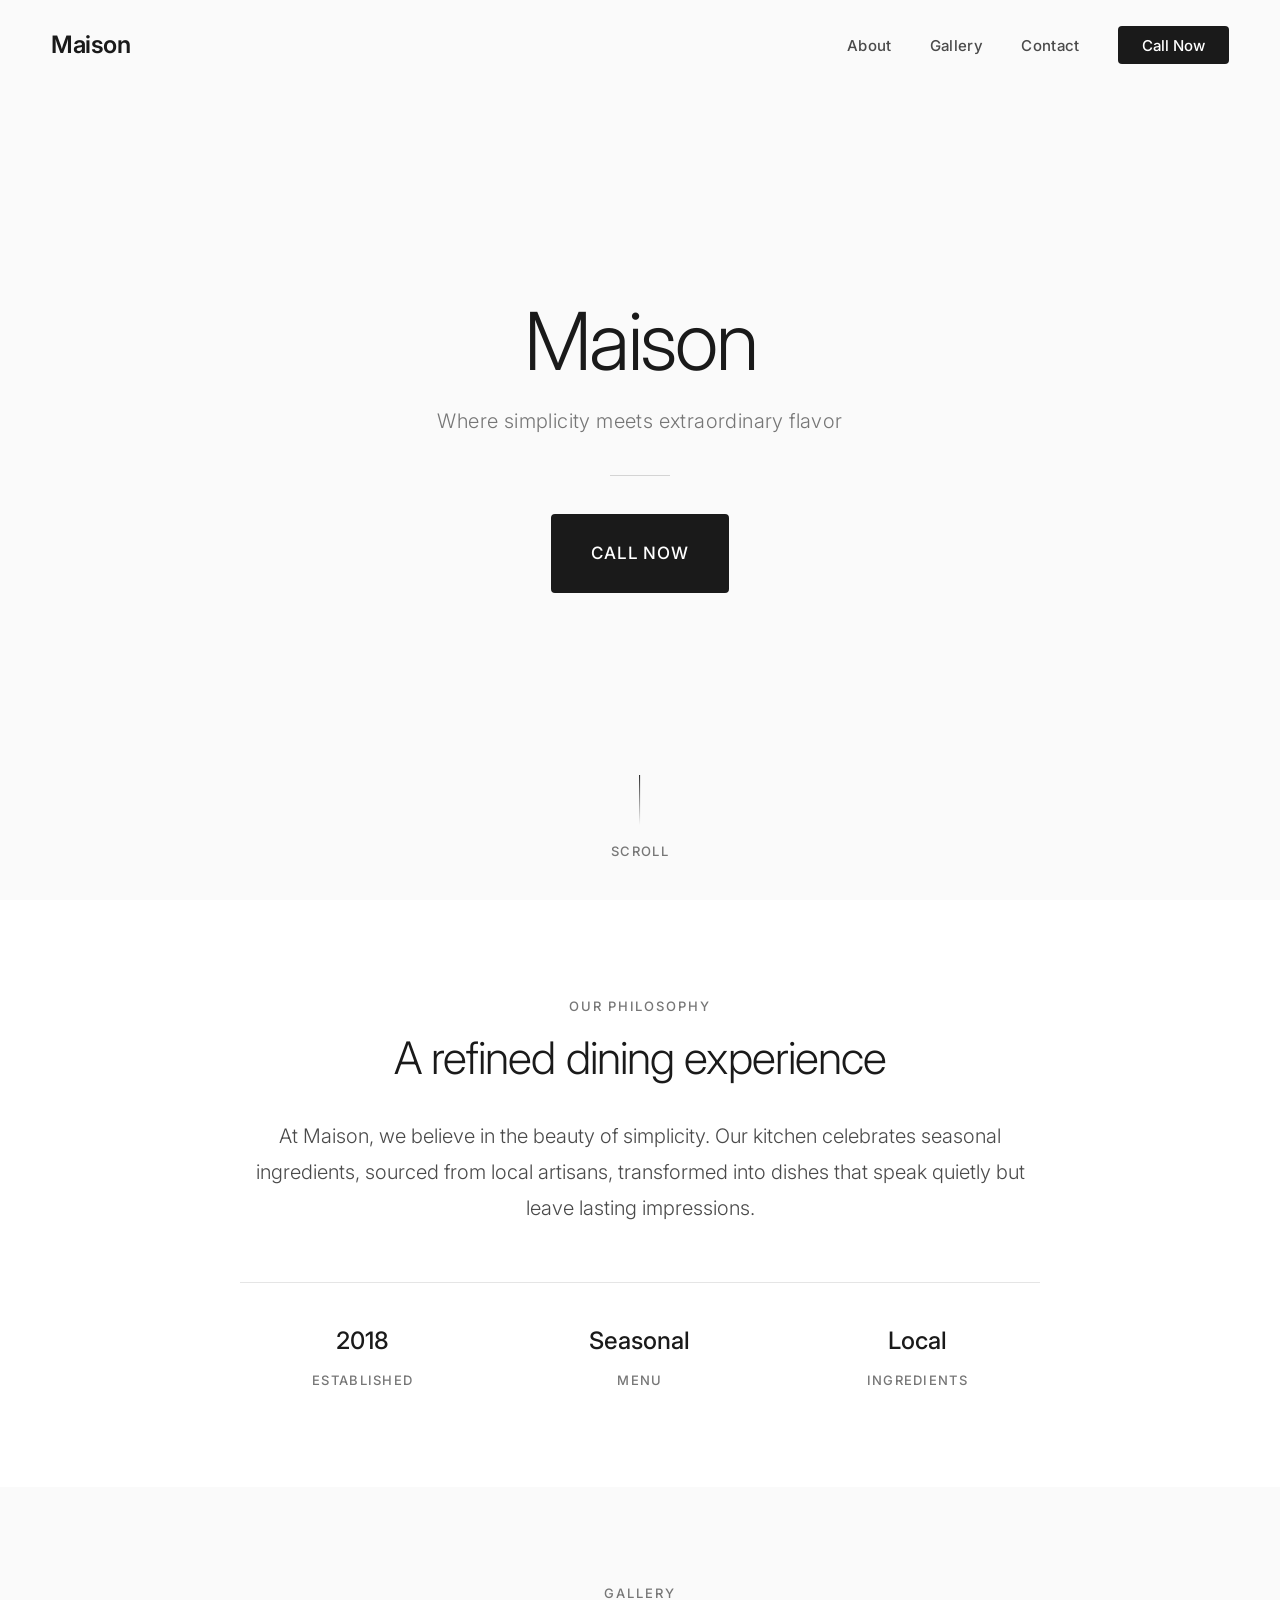
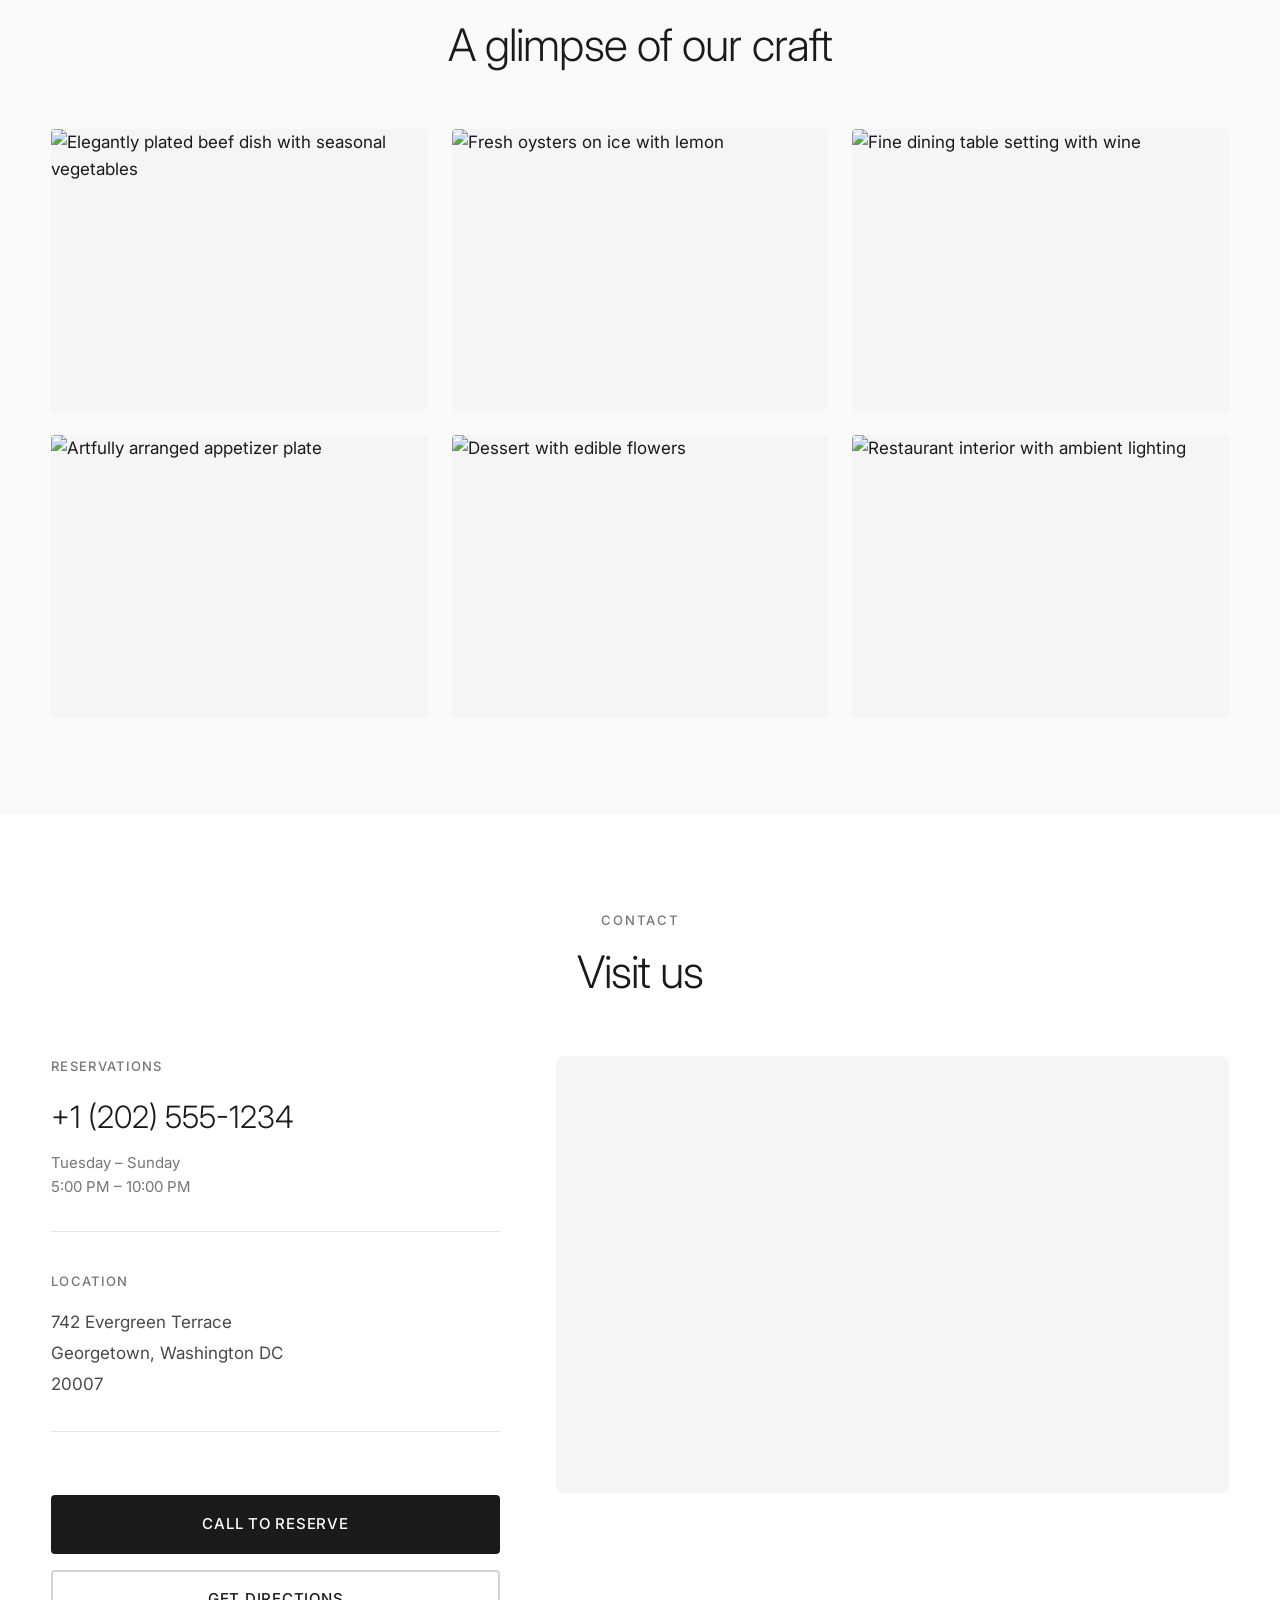
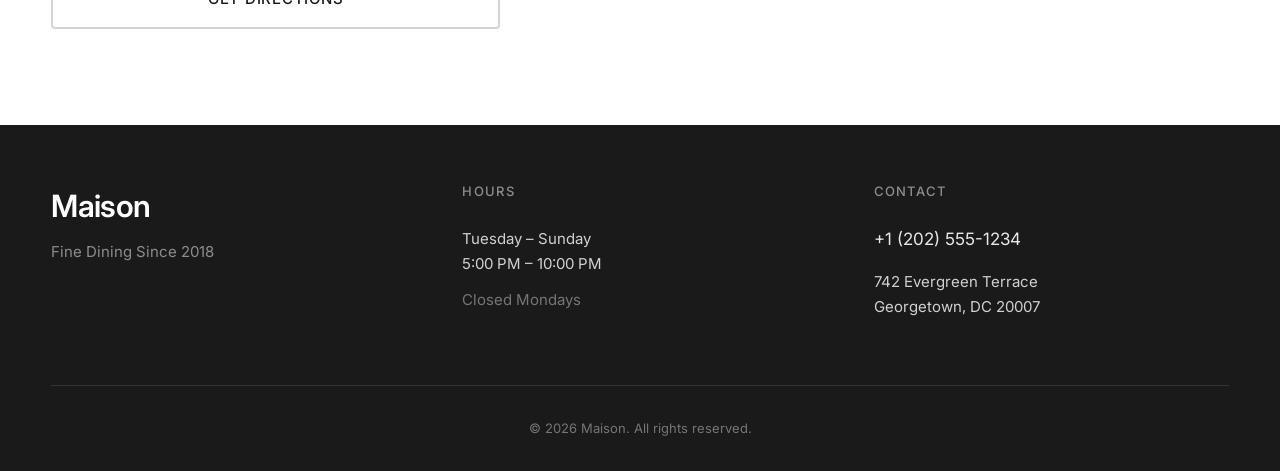
==== index.html @ ada30eff "Add files via upload" ====
<!DOCTYPE html>
<html lang="en">
<head>
    <meta charset="UTF-8">
    <meta name="viewport" content="width=device-width, initial-scale=1.0, maximum-scale=5.0">
    <meta name="description" content="Maison — A refined dining experience with seasonal ingredients and timeless flavors.">
    <meta name="theme-color" content="#1A1A1A">
    
    <!-- Prevent phone number detection on iOS -->
    <meta name="format-detection" content="telephone=no">
    
    <title>Maison — Fine Dining Restaurant</title>
    
    <!-- Favicon -->
    <link rel="icon" type="image/svg+xml" href="data:image/svg+xml,<svg xmlns='http://www.w3.org/2000/svg' viewBox='0 0 100 100'><text y='.9em' font-size='90'>🍽️</text></svg>">
    
    <!-- Google Fonts - Inter -->
    <link rel="preconnect" href="https://fonts.googleapis.com">
    <link rel="preconnect" href="https://fonts.gstatic.com" crossorigin>
    <link href="https://fonts.googleapis.com/css2?family=Inter:wght@300;400;500;600&display=swap" rel="stylesheet">
    
    <!-- Stylesheet -->
    <link rel="stylesheet" href="styles.css">
</head>
<body>
    <!-- =============================================
         HEADER - Sticky Navigation
    ============================================= -->
    <header class="header" id="header">
        <div class="header__container">
            <!-- Logo -->
            <a href="#hero" class="header__logo">
                Maison
            </a>
            
            <!-- Desktop Navigation -->
            <nav class="header__nav" id="nav" aria-label="Main navigation">
                <ul class="header__nav-list">
                    <li><a href="#about" class="header__nav-link">About</a></li>
                    <li><a href="#gallery" class="header__nav-link">Gallery</a></li>
                    <li><a href="#contact" class="header__nav-link">Contact</a></li>
                    <li>
                        <a href="tel:+12025551234" class="header__nav-cta">
                            Call Now
                        </a>
                    </li>
                </ul>
            </nav>
            
            <!-- Mobile Menu Toggle -->
            <button 
                class="header__menu-toggle" 
                id="menuToggle" 
                aria-label="Toggle navigation menu"
                aria-expanded="false"
                aria-controls="nav"
            >
                <span class="header__menu-bar"></span>
                <span class="header__menu-bar"></span>
                <span class="header__menu-bar"></span>
            </button>
        </div>
    </header>

    <!-- Mobile Navigation Overlay -->
    <div class="mobile-nav" id="mobileNav" aria-hidden="true">
        <nav class="mobile-nav__content">
            <ul class="mobile-nav__list">
                <li class="mobile-nav__item">
                    <a href="#about" class="mobile-nav__link">About</a>
                </li>
                <li class="mobile-nav__item">
                    <a href="#gallery" class="mobile-nav__link">Gallery</a>
                </li>
                <li class="mobile-nav__item">
                    <a href="#contact" class="mobile-nav__link">Contact</a>
                </li>
            </ul>
            <a href="tel:+12025551234" class="mobile-nav__cta">
                Call Now
            </a>
        </nav>
    </div>

    <!-- =============================================
         HERO SECTION
    ============================================= -->
    <section class="hero" id="hero">
        <div class="hero__background">
            <div class="hero__overlay"></div>
        </div>
        
        <div class="hero__container">
            <div class="hero__content reveal">
                <!-- Restaurant Name -->
                <h1 class="hero__title">Maison</h1>
                
                <!-- Elegant Tagline -->
                <p class="hero__tagline">
                    Where simplicity meets extraordinary flavor
                </p>
                
                <!-- Decorative Line -->
                <div class="hero__divider"></div>
                
                <!-- Primary CTA -->
                <a href="tel:+12025551234" class="btn btn--primary btn--hero">
                    <span class="btn__text">Call Now</span>
                </a>
            </div>
        </div>
        
        <!-- Scroll indicator -->
        <div class="hero__scroll-indicator" aria-hidden="true">
            <span class="hero__scroll-line"></span>
            <span class="hero__scroll-text">Scroll</span>
        </div>
    </section>

    <!-- =============================================
         ABOUT SECTION
    ============================================= -->
    <section class="about" id="about">
        <div class="container">
            <div class="about__content reveal">
                <!-- Section Label -->
                <span class="section-label">Our Philosophy</span>
                
                <!-- Section Heading -->
                <h2 class="section-title">
                    A refined dining experience
                </h2>
                
                <!-- Description -->
                <p class="about__text">
                    At Maison, we believe in the beauty of simplicity. Our kitchen celebrates 
                    seasonal ingredients, sourced from local artisans, transformed into dishes 
                    that speak quietly but leave lasting impressions.
                </p>
                
                <!-- Decorative Details -->
                <div class="about__details">
                    <div class="about__detail reveal-child">
                        <span class="about__detail-number">2018</span>
                        <span class="about__detail-label">Established</span>
                    </div>
                    <div class="about__detail reveal-child">
                        <span class="about__detail-number">Seasonal</span>
                        <span class="about__detail-label">Menu</span>
                    </div>
                    <div class="about__detail reveal-child">
                        <span class="about__detail-number">Local</span>
                        <span class="about__detail-label">Ingredients</span>
                    </div>
                </div>
            </div>
        </div>
    </section>

    <!-- =============================================
         GALLERY SECTION
    ============================================= -->
    <section class="gallery" id="gallery">
        <div class="container">
            <!-- Section Header -->
            <div class="gallery__header reveal">
                <span class="section-label">Gallery</span>
                <h2 class="section-title">A glimpse of our craft</h2>
            </div>
            
            <!-- Gallery Grid -->
            <div class="gallery__grid">
                <!-- Image 1 -->
                <figure class="gallery__item reveal">
                    <div class="gallery__image-wrapper">
                        <img 
                            src="https://images.unsplash.com/photo-1544025162-d76694265947?w=800&h=600&fit=crop&q=80" 
                            alt="Elegantly plated beef dish with seasonal vegetables"
                            class="gallery__image"
                            loading="lazy"
                            decoding="async"
                        >
                    </div>
                    <figcaption class="gallery__caption">Seasonal Beef</figcaption>
                </figure>
                
                <!-- Image 2 -->
                <figure class="gallery__item reveal">
                    <div class="gallery__image-wrapper">
                        <img 
                            src="https://images.unsplash.com/photo-1551218808-94e220e084d2?w=800&h=600&fit=crop&q=80" 
                            alt="Fresh oysters on ice with lemon"
                            class="gallery__image"
                            loading="lazy"
                            decoding="async"
                        >
                    </div>
                    <figcaption class="gallery__caption">Fresh Oysters</figcaption>
                </figure>
                
                <!-- Image 3 -->
                <figure class="gallery__item reveal">
                    <div class="gallery__image-wrapper">
                        <img 
                            src="https://images.unsplash.com/photo-1414235077428-338989a2e8c0?w=800&h=600&fit=crop&q=80" 
                            alt="Fine dining table setting with wine"
                            class="gallery__image"
                            loading="lazy"
                            decoding="async"
                        >
                    </div>
                    <figcaption class="gallery__caption">Ambiance</figcaption>
                </figure>
                
                <!-- Image 4 -->
                <figure class="gallery__item reveal">
                    <div class="gallery__image-wrapper">
                        <img 
                            src="https://images.unsplash.com/photo-1504674900247-0877df9cc836?w=800&h=600&fit=crop&q=80" 
                            alt="Artfully arranged appetizer plate"
                            class="gallery__image"
                            loading="lazy"
                            decoding="async"
                        >
                    </div>
                    <figcaption class="gallery__caption">Appetizers</figcaption>
                </figure>
                
                <!-- Image 5 -->
                <figure class="gallery__item reveal">
                    <div class="gallery__image-wrapper">
                        <img 
                            src="https://images.unsplash.com/photo-1559339352-11d035aa65de?w=800&h=600&fit=crop&q=80" 
                            alt="Dessert with edible flowers"
                            class="gallery__image"
                            loading="lazy"
                            decoding="async"
                        >
                    </div>
                    <figcaption class="gallery__caption">Desserts</figcaption>
                </figure>
                
                <!-- Image 6 -->
                <figure class="gallery__item reveal">
                    <div class="gallery__image-wrapper">
                        <img 
                            src="https://images.unsplash.com/photo-1550966871-3ed3cdb5ed0c?w=800&h=600&fit=crop&q=80" 
                            alt="Restaurant interior with ambient lighting"
                            class="gallery__image"
                            loading="lazy"
                            decoding="async"
                        >
                    </div>
                    <figcaption class="gallery__caption">Interior</figcaption>
                </figure>
            </div>
        </div>
    </section>

    <!-- =============================================
         CONTACT SECTION
    ============================================= -->
    <section class="contact" id="contact">
        <div class="container">
            <!-- Section Header -->
            <div class="contact__header reveal">
                <span class="section-label">Contact</span>
                <h2 class="section-title">Visit us</h2>
            </div>
            
            <div class="contact__wrapper">
                <!-- Contact Info -->
                <div class="contact__info reveal">
                    <!-- Phone Block -->
                    <div class="contact__block">
                        <h3 class="contact__block-title">Reservations</h3>
                        <a href="tel:+12025551234" class="contact__phone">
                            +1 (202) 555-1234
                        </a>
                        <p class="contact__note">
                            Tuesday – Sunday<br>
                            5:00 PM – 10:00 PM
                        </p>
                    </div>
                    
                    <!-- Address Block -->
                    <div class="contact__block">
                        <h3 class="contact__block-title">Location</h3>
                        <address class="contact__address">
                            742 Evergreen Terrace<br>
                            Georgetown, Washington DC<br>
                            20007
                        </address>
                    </div>
                    
                    <!-- CTA Button -->
                    <div class="contact__cta">
                        <a href="tel:+12025551234" class="btn btn--primary btn--full">
                            <span class="btn__text">Call to Reserve</span>
                        </a>
                        <a 
                            href="https://maps.google.com/?q=Georgetown,Washington,DC" 
                            target="_blank" 
                            rel="noopener noreferrer"
                            class="btn btn--secondary btn--full"
                        >
                            <span class="btn__text">Get Directions</span>
                        </a>
                    </div>
                </div>
                
                <!-- Google Maps -->
                <div class="contact__map reveal">
                    <div class="contact__map-wrapper">
                        <iframe 
                            src="https://www.google.com/maps/embed?pb=!1m18!1m12!1m3!1d3105.1889434767677!2d-77.0636889!3d38.9071923!2m3!1f0!2f0!3f0!3m2!1i1024!2i768!4f13.1!3m3!1m2!1s0x89b7b7c8f10d9e1b%3A0x7f8e2e5b9f9e5e5e!2sGeorgetown%2C%20Washington%2C%20DC!5e0!3m2!1sen!2sus!4v1234567890"
                            width="100%" 
                            height="100%" 
                            style="border:0;" 
                            allowfullscreen="" 
                            loading="lazy" 
                            referrerpolicy="no-referrer-when-downgrade"
                            title="Restaurant location on Google Maps"
                        ></iframe>
                    </div>
                </div>
            </div>
        </div>
    </section>

    <!-- =============================================
         FOOTER
    ============================================= -->
    <footer class="footer">
        <div class="container">
            <div class="footer__content">
                <!-- Brand Column -->
                <div class="footer__brand">
                    <span class="footer__logo">Maison</span>
                    <p class="footer__tagline">Fine Dining Since 2018</p>
                </div>
                
                <!-- Hours Column -->
                <div class="footer__hours">
                    <h4 class="footer__heading">Hours</h4>
                    <p class="footer__text">
                        Tuesday – Sunday<br>
                        5:00 PM – 10:00 PM
                    </p>
                    <p class="footer__text footer__text--muted">
                        Closed Mondays
                    </p>
                </div>
                
                <!-- Contact Column -->
                <div class="footer__contact">
                    <h4 class="footer__heading">Contact</h4>
                    <a href="tel:+12025551234" class="footer__link">
                        +1 (202) 555-1234
                    </a>
                    <p class="footer__text">
                        742 Evergreen Terrace<br>
                        Georgetown, DC 20007
                    </p>
                </div>
            </div>
            
            <!-- Footer Bottom -->
            <div class="footer__bottom">
                <p class="footer__copyright">
                    © <span id="currentYear"></span> Maison. All rights reserved.
                </p>
            </div>
        </div>
    </footer>

    <!-- Back to Top Button -->
    <button class="back-to-top" id="backToTop" aria-label="Back to top">
        <svg width="24" height="24" viewBox="0 0 24 24" fill="none" stroke="currentColor" stroke-width="2">
            <path d="M18 15l-6-6-6 6"/>
        </svg>
    </button>

    <!-- JavaScript -->
    <script src="script.js"></script>
</body>
</html>
---- styles.css ----
/* ==============================================
   MAISON RESTAURANT - FULLY RESPONSIVE STYLESHEET
   Optimized for all screen sizes from 320px to 4K
   ============================================== */

/* ==============================================
   CSS CUSTOM PROPERTIES (Variables)
   ============================================== */
:root {
    /* ===== Colors - Neutral Palette ===== */
    --color-white: #FFFFFF;
    --color-off-white: #FAFAFA;
    --color-light-gray: #F5F5F5;
    --color-medium-gray: #E5E5E5;
    --color-border: #D4D4D4;
    --color-text-light: #767676;
    --color-text-medium: #4A4A4A;
    --color-text-dark: #1A1A1A;
    --color-black: #000000;
    
    /* ===== Typography ===== */
    --font-family: 'Inter', -apple-system, BlinkMacSystemFont, 'Segoe UI', Roboto, sans-serif;
    --font-weight-light: 300;
    --font-weight-regular: 400;
    --font-weight-medium: 500;
    --font-weight-semibold: 600;
    
    /* ===== Fluid Font Sizes ===== */
    /* Using clamp() for smooth scaling between breakpoints */
    --text-xs: clamp(0.6875rem, 0.625rem + 0.25vw, 0.8125rem);      /* 11px - 13px */
    --text-sm: clamp(0.8125rem, 0.75rem + 0.3vw, 0.9375rem);        /* 13px - 15px */
    --text-base: clamp(0.9375rem, 0.875rem + 0.3vw, 1.0625rem);     /* 15px - 17px */
    --text-lg: clamp(1.0625rem, 1rem + 0.4vw, 1.25rem);             /* 17px - 20px */
    --text-xl: clamp(1.1875rem, 1.1rem + 0.5vw, 1.5rem);            /* 19px - 24px */
    --text-2xl: clamp(1.375rem, 1.2rem + 0.9vw, 2rem);              /* 22px - 32px */
    --text-3xl: clamp(1.75rem, 1.4rem + 1.75vw, 3rem);              /* 28px - 48px */
    --text-4xl: clamp(2.25rem, 1.75rem + 2.5vw, 4rem);              /* 36px - 64px */
    --text-5xl: clamp(2.75rem, 2rem + 3.75vw, 5.5rem);              /* 44px - 88px */
    
    /* ===== Fluid Spacing ===== */
    --space-2xs: clamp(0.25rem, 0.2rem + 0.25vw, 0.375rem);         /* 4px - 6px */
    --space-xs: clamp(0.375rem, 0.3rem + 0.4vw, 0.625rem);          /* 6px - 10px */
    --space-sm: clamp(0.625rem, 0.5rem + 0.6vw, 1rem);              /* 10px - 16px */
    --space-md: clamp(1rem, 0.8rem + 1vw, 1.5rem);                  /* 16px - 24px */
    --space-lg: clamp(1.25rem, 1rem + 1.25vw, 2rem);                /* 20px - 32px */
    --space-xl: clamp(1.5rem, 1.2rem + 1.5vw, 2.5rem);              /* 24px - 40px */
    --space-2xl: clamp(2rem, 1.5rem + 2.5vw, 4rem);                 /* 32px - 64px */
    --space-3xl: clamp(3rem, 2rem + 5vw, 7rem);                     /* 48px - 112px */
    --space-4xl: clamp(4rem, 3rem + 5vw, 8rem);                     /* 64px - 128px */
    
    /* ===== Layout ===== */
    --container-max: 1400px;
    --container-narrow: 800px;
    --container-padding: clamp(1rem, 4vw, 4rem);
    
    /* ===== Header ===== */
    --header-height: clamp(60px, 8vw, 90px);
    
    /* ===== Transitions ===== */
    --transition-fast: 150ms ease;
    --transition-base: 250ms ease;
    --transition-slow: 400ms ease;
    --transition-smooth: 500ms cubic-bezier(0.4, 0, 0.2, 1);
    
    /* ===== Border Radius ===== */
    --radius-sm: 4px;
    --radius-md: 8px;
    --radius-lg: 12px;
    --radius-full: 9999px;
    
    /* ===== Shadows ===== */
    --shadow-sm: 0 1px 2px rgba(0, 0, 0, 0.05);
    --shadow-md: 0 4px 6px rgba(0, 0, 0, 0.07);
    --shadow-lg: 0 10px 25px rgba(0, 0, 0, 0.1);
    
    /* ===== Z-Index Scale ===== */
    --z-base: 1;
    --z-header: 100;
    --z-mobile-nav: 99;
    --z-overlay: 90;
    --z-back-to-top: 50;
}


/* ==============================================
   CSS RESET & BASE STYLES
   ============================================== */
*,
*::before,
*::after {
    margin: 0;
    padding: 0;
    box-sizing: border-box;
}

html {
    scroll-behavior: smooth;
    -webkit-font-smoothing: antialiased;
    -moz-osx-font-smoothing: grayscale;
    text-size-adjust: 100%;
    -webkit-text-size-adjust: 100%;
}

body {
    font-family: var(--font-family);
    font-size: var(--text-base);
    font-weight: var(--font-weight-regular);
    line-height: 1.6;
    color: var(--color-text-dark);
    background-color: var(--color-off-white);
    overflow-x: hidden;
    min-height: 100vh;
}

/* Prevent body scroll when mobile menu is open */
body.menu-open {
    overflow: hidden;
    position: fixed;
    width: 100%;
}

/* Smooth scroll only when reduced motion is not preferred */
@media (prefers-reduced-motion: no-preference) {
    html {
        scroll-behavior: smooth;
    }
}

a {
    color: inherit;
    text-decoration: none;
    -webkit-tap-highlight-color: transparent;
}

button {
    font-family: inherit;
    font-size: inherit;
    background: none;
    border: none;
    cursor: pointer;
    -webkit-tap-highlight-color: transparent;
}

ul, ol {
    list-style: none;
}

img {
    max-width: 100%;
    height: auto;
    display: block;
}

address {
    font-style: normal;
}

figure {
    margin: 0;
}

/* Focus styles for accessibility */
:focus-visible {
    outline: 2px solid var(--color-text-dark);
    outline-offset: 3px;
}

/* Hide focus outline for mouse users */
:focus:not(:focus-visible) {
    outline: none;
}

/* Selection color */
::selection {
    background-color: var(--color-text-dark);
    color: var(--color-white);
}


/* ==============================================
   UTILITY CLASSES
   ============================================== */
.container {
    width: 100%;
    max-width: var(--container-max);
    margin: 0 auto;
    padding: 0 var(--container-padding);
}

.container--narrow {
    max-width: var(--container-narrow);
}

/* Section spacing */
section {
    padding: var(--space-3xl) 0;
}

/* Section label */
.section-label {
    display: block;
    font-size: var(--text-xs);
    font-weight: var(--font-weight-medium);
    letter-spacing: 0.15em;
    text-transform: uppercase;
    color: var(--color-text-light);
    margin-bottom: var(--space-sm);
}

/* Section title */
.section-title {
    font-size: var(--text-3xl);
    font-weight: var(--font-weight-light);
    letter-spacing: -0.02em;
    line-height: 1.2;
    color: var(--color-text-dark);
    margin-bottom: var(--space-lg);
}

/* Visually hidden (for screen readers) */
.sr-only {
    position: absolute;
    width: 1px;
    height: 1px;
    padding: 0;
    margin: -1px;
    overflow: hidden;
    clip: rect(0, 0, 0, 0);
    white-space: nowrap;
    border: 0;
}


/* ==============================================
   BUTTONS
   ============================================== */
.btn {
    display: inline-flex;
    align-items: center;
    justify-content: center;
    gap: var(--space-xs);
    padding: var(--space-sm) var(--space-lg);
    font-size: var(--text-sm);
    font-weight: var(--font-weight-medium);
    letter-spacing: 0.05em;
    text-transform: uppercase;
    border-radius: var(--radius-sm);
    transition: all var(--transition-base);
    white-space: nowrap;
    min-height: 48px; /* Touch-friendly minimum */
    cursor: pointer;
}

.btn__icon {
    font-size: 1.1em;
    line-height: 1;
}

.btn--primary {
    background-color: var(--color-text-dark);
    color: var(--color-white);
    border: 2px solid var(--color-text-dark);
}

.btn--primary:hover,
.btn--primary:focus-visible {
    background-color: var(--color-black);
    border-color: var(--color-black);
    transform: translateY(-2px);
    box-shadow: var(--shadow-md);
}

.btn--primary:active {
    transform: translateY(0);
}

.btn--secondary {
    background-color: transparent;
    color: var(--color-text-dark);
    border: 2px solid var(--color-border);
}

.btn--secondary:hover,
.btn--secondary:focus-visible {
    background-color: var(--color-light-gray);
    border-color: var(--color-text-dark);
}

.btn--full {
    width: 100%;
}

.btn--hero {
    padding: var(--space-md) var(--space-xl);
    font-size: var(--text-base);
}


/* ==============================================
   REVEAL ANIMATION
   ============================================== */
.reveal {
    opacity: 0;
    transform: translateY(30px);
    transition: 
        opacity var(--transition-smooth),
        transform var(--transition-smooth);
}

.reveal.revealed {
    opacity: 1;
    transform: translateY(0);
}

/* Stagger animation for gallery items */
.gallery__item.reveal {
    transition-delay: calc(var(--reveal-index, 0) * 80ms);
}


/* ==============================================
   HEADER - Sticky Navigation
   ============================================== */
.header {
    position: fixed;
    top: 0;
    left: 0;
    right: 0;
    z-index: var(--z-header);
    height: var(--header-height);
    background-color: rgba(250, 250, 250, 0.95);
    backdrop-filter: blur(12px);
    -webkit-backdrop-filter: blur(12px);
    transition: all var(--transition-base);
}

.header.scrolled {
    box-shadow: 0 1px 0 var(--color-medium-gray);
}

.header__container {
    display: flex;
    align-items: center;
    justify-content: space-between;
    height: 100%;
    max-width: var(--container-max);
    margin: 0 auto;
    padding: 0 var(--container-padding);
}

/* Logo */
.header__logo {
    font-size: var(--text-xl);
    font-weight: var(--font-weight-semibold);
    letter-spacing: -0.02em;
    color: var(--color-text-dark);
    transition: opacity var(--transition-fast);
    z-index: calc(var(--z-header) + 1);
}

.header__logo:hover {
    opacity: 0.7;
}

/* Desktop Navigation */
.header__nav {
    display: none;
}

.header__nav-list {
    display: flex;
    align-items: center;
    gap: var(--space-xl);
}

.header__nav-link {
    font-size: var(--text-sm);
    font-weight: var(--font-weight-medium);
    color: var(--color-text-medium);
    letter-spacing: 0.02em;
    position: relative;
    padding: var(--space-xs) 0;
    transition: color var(--transition-fast);
}

.header__nav-link:hover {
    color: var(--color-text-dark);
}

.header__nav-link::after {
    content: '';
    position: absolute;
    bottom: 0;
    left: 0;
    width: 0;
    height: 1px;
    background-color: var(--color-text-dark);
    transition: width var(--transition-base);
}

.header__nav-link:hover::after,
.header__nav-link:focus-visible::after {
    width: 100%;
}

.header__nav-cta {
    font-size: var(--text-sm);
    font-weight: var(--font-weight-medium);
    color: var(--color-white);
    background-color: var(--color-text-dark);
    padding: var(--space-xs) var(--space-md);
    border-radius: var(--radius-sm);
    transition: all var(--transition-base);
}

.header__nav-cta:hover {
    background-color: var(--color-black);
    transform: translateY(-1px);
}

/* Mobile Menu Toggle */
.header__menu-toggle {
    display: flex;
    flex-direction: column;
    justify-content: center;
    align-items: center;
    gap: 5px;
    width: 44px;
    height: 44px;
    z-index: calc(var(--z-header) + 1);
    border-radius: var(--radius-sm);
    transition: background-color var(--transition-fast);
}

.header__menu-toggle:hover {
    background-color: var(--color-light-gray);
}

.header__menu-bar {
    display: block;
    width: 22px;
    height: 2px;
    background-color: var(--color-text-dark);
    border-radius: 1px;
    transition: all var(--transition-base);
    transform-origin: center;
}

/* Hamburger to X animation */
.header__menu-toggle.active .header__menu-bar:nth-child(1) {
    transform: translateY(7px) rotate(45deg);
}

.header__menu-toggle.active .header__menu-bar:nth-child(2) {
    opacity: 0;
    transform: scaleX(0);
}

.header__menu-toggle.active .header__menu-bar:nth-child(3) {
    transform: translateY(-7px) rotate(-45deg);
}


/* ==============================================
   MOBILE NAVIGATION OVERLAY
   ============================================== */
.mobile-nav {
    position: fixed;
    top: 0;
    left: 0;
    right: 0;
    bottom: 0;
    z-index: var(--z-mobile-nav);
    background-color: var(--color-off-white);
    display: flex;
    align-items: center;
    justify-content: center;
    opacity: 0;
    visibility: hidden;
    transition: 
        opacity var(--transition-slow),
        visibility var(--transition-slow);
}

.mobile-nav.active {
    opacity: 1;
    visibility: visible;
}

.mobile-nav__content {
    text-align: center;
    padding: var(--space-xl);
    width: 100%;
    max-width: 400px;
}

.mobile-nav__list {
    margin-bottom: var(--space-2xl);
}

.mobile-nav__item {
    opacity: 0;
    transform: translateY(20px);
    transition: 
        opacity var(--transition-base),
        transform var(--transition-base);
}

.mobile-nav.active .mobile-nav__item {
    opacity: 1;
    transform: translateY(0);
}

/* Stagger animation */
.mobile-nav.active .mobile-nav__item:nth-child(1) { transition-delay: 100ms; }
.mobile-nav.active .mobile-nav__item:nth-child(2) { transition-delay: 150ms; }
.mobile-nav.active .mobile-nav__item:nth-child(3) { transition-delay: 200ms; }

.mobile-nav__link {
    display: block;
    font-size: var(--text-3xl);
    font-weight: var(--font-weight-light);
    color: var(--color-text-dark);
    padding: var(--space-md) 0;
    transition: opacity var(--transition-fast);
}

.mobile-nav__link:hover {
    opacity: 0.6;
}

.mobile-nav__cta {
    display: inline-flex;
    align-items: center;
    justify-content: center;
    gap: var(--space-sm);
    font-size: var(--text-lg);
    font-weight: var(--font-weight-medium);
    color: var(--color-white);
    background-color: var(--color-text-dark);
    padding: var(--space-md) var(--space-2xl);
    border-radius: var(--radius-sm);
    opacity: 0;
    transform: translateY(20px);
    transition: 
        opacity var(--transition-base),
        transform var(--transition-base),
        background-color var(--transition-fast);
}

.mobile-nav.active .mobile-nav__cta {
    opacity: 1;
    transform: translateY(0);
    transition-delay: 250ms;
}

.mobile-nav__cta:hover {
    background-color: var(--color-black);
}

.mobile-nav__cta-icon {
    font-size: 1.2em;
}


/* ==============================================
   HERO SECTION
   ============================================== */
.hero {
    position: relative;
    min-height: 100vh;
    min-height: 100dvh; /* Dynamic viewport height for mobile */
    display: flex;
    align-items: center;
    justify-content: center;
    background-color: var(--color-off-white);
    padding-top: var(--header-height);
    overflow: hidden;
}

.hero__background {
    position: absolute;
    top: 0;
    left: 0;
    right: 0;
    bottom: 0;
    z-index: 0;
}

.hero__overlay {
    position: absolute;
    top: 0;
    left: 0;
    right: 0;
    bottom: 0;
    background: radial-gradient(
        ellipse at center,
        transparent 0%,
        rgba(250, 250, 250, 0.3) 100%
    );
}

.hero__container {
    position: relative;
    z-index: 1;
    width: 100%;
    max-width: var(--container-max);
    padding: var(--space-2xl) var(--container-padding);
}

.hero__content {
    text-align: center;
    max-width: 900px;
    margin: 0 auto;
}

.hero__title {
    font-size: var(--text-5xl);
    font-weight: var(--font-weight-light);
    letter-spacing: -0.03em;
    line-height: 1;
    margin-bottom: var(--space-md);
    color: var(--color-text-dark);
}

.hero__tagline {
    font-size: var(--text-lg);
    font-weight: var(--font-weight-light);
    color: var(--color-text-light);
    letter-spacing: 0.02em;
    margin-bottom: var(--space-xl);
    max-width: 500px;
    margin-left: auto;
    margin-right: auto;
}

.hero__divider {
    width: 60px;
    height: 1px;
    background-color: var(--color-border);
    margin: 0 auto var(--space-xl);
}

/* Scroll Indicator */
.hero__scroll-indicator {
    position: absolute;
    bottom: var(--space-xl);
    left: 50%;
    transform: translateX(-50%);
    display: flex;
    flex-direction: column;
    align-items: center;
    gap: var(--space-sm);
}

.hero__scroll-line {
    display: block;
    width: 1px;
    height: 50px;
    background: linear-gradient(
        to bottom,
        var(--color-text-dark) 0%,
        transparent 100%
    );
    animation: scrollPulse 2s ease-in-out infinite;
}

.hero__scroll-text {
    font-size: var(--text-xs);
    font-weight: var(--font-weight-medium);
    letter-spacing: 0.1em;
    text-transform: uppercase;
    color: var(--color-text-light);
}

@keyframes scrollPulse {
    0%, 100% {
        opacity: 0.3;
        transform: scaleY(0.5);
        transform-origin: top;
    }
    50% {
        opacity: 1;
        transform: scaleY(1);
    }
}


/* ==============================================
   ABOUT SECTION
   ============================================== */
.about {
    background-color: var(--color-white);
}

.about__content {
    max-width: var(--container-narrow);
    margin: 0 auto;
    text-align: center;
}

.about__text {
    font-size: var(--text-lg);
    font-weight: var(--font-weight-light);
    line-height: 1.8;
    color: var(--color-text-medium);
    margin-bottom: var(--space-2xl);
}

.about__details {
    display: grid;
    grid-template-columns: repeat(3, 1fr);
    gap: var(--space-lg);
    padding-top: var(--space-xl);
    border-top: 1px solid var(--color-medium-gray);
}

.about__detail {
    display: flex;
    flex-direction: column;
    align-items: center;
    gap: var(--space-xs);
}

.about__detail-number {
    font-size: var(--text-xl);
    font-weight: var(--font-weight-medium);
    color: var(--color-text-dark);
}

.about__detail-label {
    font-size: var(--text-xs);
    font-weight: var(--font-weight-medium);
    letter-spacing: 0.1em;
    text-transform: uppercase;
    color: var(--color-text-light);
}


/* ==============================================
   GALLERY SECTION
   ============================================== */
.gallery {
    background-color: var(--color-off-white);
}

.gallery__header {
    text-align: center;
    margin-bottom: var(--space-2xl);
}

.gallery__grid {
    display: grid;
    grid-template-columns: repeat(3, 1fr);
    gap: var(--space-md);
}

.gallery__item {
    position: relative;
    overflow: hidden;
}

.gallery__image-wrapper {
    position: relative;
    padding-bottom: 75%; /* 4:3 aspect ratio */
    overflow: hidden;
    background-color: var(--color-light-gray);
    border-radius: var(--radius-sm);
}

.gallery__image {
    position: absolute;
    top: 0;
    left: 0;
    width: 100%;
    height: 100%;
    object-fit: cover;
    transition: 
        transform var(--transition-slow),
        opacity var(--transition-base);
}

.gallery__caption {
    position: absolute;
    bottom: 0;
    left: 0;
    right: 0;
    padding: var(--space-md);
    background: linear-gradient(
        to top,
        rgba(0, 0, 0, 0.6) 0%,
        transparent 100%
    );
    color: var(--color-white);
    font-size: var(--text-sm);
    font-weight: var(--font-weight-medium);
    opacity: 0;
    transform: translateY(10px);
    transition: 
        opacity var(--transition-base),
        transform var(--transition-base);
}

/* Hover effects */
.gallery__item:hover .gallery__image {
    transform: scale(1.05);
}

.gallery__item:hover .gallery__caption {
    opacity: 1;
    transform: translateY(0);
}

/* Touch devices - show caption by default */
@media (hover: none) {
    .gallery__caption {
        opacity: 1;
        transform: translateY(0);
    }
}


/* ==============================================
   CONTACT SECTION
   ============================================== */
.contact {
    background-color: var(--color-white);
}

.contact__header {
    text-align: center;
    margin-bottom: var(--space-2xl);
}

.contact__wrapper {
    display: grid;
    grid-template-columns: 1fr 1.5fr;
    gap: var(--space-2xl);
    align-items: start;
}

.contact__info {
    display: flex;
    flex-direction: column;
    gap: var(--space-xl);
}

.contact__block {
    padding-bottom: var(--space-lg);
    border-bottom: 1px solid var(--color-medium-gray);
}

.contact__block:last-of-type {
    border-bottom: none;
    padding-bottom: 0;
}

.contact__block-title {
    font-size: var(--text-xs);
    font-weight: var(--font-weight-medium);
    letter-spacing: 0.1em;
    text-transform: uppercase;
    color: var(--color-text-light);
    margin-bottom: var(--space-sm);
}

.contact__phone {
    display: inline-block;
    font-size: var(--text-2xl);
    font-weight: var(--font-weight-light);
    color: var(--color-text-dark);
    margin-bottom: var(--space-xs);
    transition: opacity var(--transition-fast);
}

.contact__phone:hover {
    opacity: 0.7;
}

.contact__note {
    font-size: var(--text-sm);
    color: var(--color-text-light);
    line-height: 1.6;
}

.contact__address {
    font-size: var(--text-base);
    line-height: 1.8;
    color: var(--color-text-medium);
}

.contact__cta {
    display: flex;
    flex-direction: column;
    gap: var(--space-sm);
    margin-top: var(--space-md);
}

/* Google Maps */
.contact__map-wrapper {
    position: relative;
    width: 100%;
    padding-bottom: 65%;
    background-color: var(--color-light-gray);
    border-radius: var(--radius-md);
    overflow: hidden;
}

.contact__map-wrapper iframe {
    position: absolute;
    top: 0;
    left: 0;
    width: 100%;
    height: 100%;
    filter: grayscale(100%) contrast(1.1);
    transition: filter var(--transition-slow);
}

.contact__map-wrapper:hover iframe {
    filter: grayscale(0%) contrast(1);
}


/* ==============================================
   FOOTER
   ============================================== */
.footer {
    background-color: var(--color-text-dark);
    color: var(--color-white);
    padding: var(--space-2xl) 0 var(--space-lg);
}

.footer__content {
    display: grid;
    grid-template-columns: repeat(3, 1fr);
    gap: var(--space-2xl);
    padding-bottom: var(--space-2xl);
    border-bottom: 1px solid rgba(255, 255, 255, 0.1);
}

.footer__logo {
    font-size: var(--text-2xl);
    font-weight: var(--font-weight-semibold);
    letter-spacing: -0.02em;
    display: block;
    margin-bottom: var(--space-xs);
}

.footer__tagline {
    font-size: var(--text-sm);
    color: rgba(255, 255, 255, 0.5);
}

.footer__heading {
    font-size: var(--text-xs);
    font-weight: var(--font-weight-medium);
    letter-spacing: 0.1em;
    text-transform: uppercase;
    color: rgba(255, 255, 255, 0.5);
    margin-bottom: var(--space-md);
}

.footer__text {
    font-size: var(--text-sm);
    line-height: 1.7;
    color: rgba(255, 255, 255, 0.8);
    margin-bottom: var(--space-xs);
}

.footer__text--muted {
    color: rgba(255, 255, 255, 0.4);
}

.footer__link {
    display: inline-block;
    font-size: var(--text-base);
    color: rgba(255, 255, 255, 0.9);
    margin-bottom: var(--space-sm);
    transition: color var(--transition-fast);
}

.footer__link:hover {
    color: var(--color-white);
}

.footer__bottom {
    padding-top: var(--space-lg);
    text-align: center;
}

.footer__copyright {
    font-size: var(--text-xs);
    color: rgba(255, 255, 255, 0.4);
}


/* ==============================================
   BACK TO TOP BUTTON
   ============================================== */
.back-to-top {
    position: fixed;
    bottom: var(--space-lg);
    right: var(--space-lg);
    z-index: var(--z-back-to-top);
    width: 48px;
    height: 48px;
    background-color: var(--color-text-dark);
    color: var(--color-white);
    border-radius: var(--radius-full);
    display: flex;
    align-items: center;
    justify-content: center;
    opacity: 0;
    visibility: hidden;
    transform: translateY(20px);
    transition: 
        opacity var(--transition-base),
        visibility var(--transition-base),
        transform var(--transition-base),
        background-color var(--transition-fast);
    box-shadow: var(--shadow-lg);
}

.back-to-top.visible {
    opacity: 1;
    visibility: visible;
    transform: translateY(0);
}

.back-to-top:hover {
    background-color: var(--color-black);
    transform: translateY(-3px);
}

.back-to-top svg {
    width: 20px;
    height: 20px;
}


/* ==============================================
   RESPONSIVE BREAKPOINTS
   ============================================== */

/* ===== Extra Large Screens (1400px+) ===== */
@media (min-width: 1400px) {
    .header__nav {
        display: block;
    }
    
    .header__menu-toggle {
        display: none;
    }
    
    .gallery__grid {
        gap: var(--space-lg);
    }
}


/* ===== Large Screens (1200px - 1399px) ===== */
@media (min-width: 1200px) and (max-width: 1399px) {
    .header__nav {
        display: block;
    }
    
    .header__menu-toggle {
        display: none;
    }
}


/* ===== Desktop (992px - 1199px) ===== */
@media (min-width: 992px) and (max-width: 1199px) {
    .header__nav {
        display: block;
    }
    
    .header__menu-toggle {
        display: none;
    }
    
    .header__nav-list {
        gap: var(--space-lg);
    }
    
    .contact__wrapper {
        grid-template-columns: 1fr 1.2fr;
    }
}


/* ===== Tablet Landscape (768px - 991px) ===== */
@media (min-width: 768px) and (max-width: 991px) {
    .header__nav {
        display: block;
    }
    
    .header__menu-toggle {
        display: none;
    }
    
    .header__nav-list {
        gap: var(--space-md);
    }
    
    .header__nav-link {
        font-size: var(--text-xs);
    }
    
    .gallery__grid {
        grid-template-columns: repeat(2, 1fr);
    }
    
    .contact__wrapper {
        grid-template-columns: 1fr;
        gap: var(--space-xl);
    }
    
    .contact__map-wrapper {
        padding-bottom: 50%;
    }
    
    .footer__content {
        grid-template-columns: repeat(3, 1fr);
        gap: var(--space-lg);
    }
}


/* ===== Tablet Portrait (600px - 767px) ===== */
@media (min-width: 600px) and (max-width: 767px) {
    .gallery__grid {
        grid-template-columns: repeat(2, 1fr);
        gap: var(--space-sm);
    }
    
    .about__details {
        grid-template-columns: repeat(3, 1fr);
    }
    
    .contact__wrapper {
        grid-template-columns: 1fr;
    }
    
    .contact__cta {
        flex-direction: row;
    }
    
    .contact__cta .btn {
        flex: 1;
    }
    
    .contact__map-wrapper {
        padding-bottom: 60%;
    }
    
    .footer__content {
        grid-template-columns: 1fr 1fr;
        gap: var(--space-xl);
    }
    
    .footer__brand {
        grid-column: 1 / -1;
        text-align: center;
        padding-bottom: var(--space-lg);
        border-bottom: 1px solid rgba(255, 255, 255, 0.1);
    }
}


/* ===== Mobile Large (480px - 599px) ===== */
@media (min-width: 480px) and (max-width: 599px) {
    .hero {
        min-height: 90vh;
    }
    
    .hero__scroll-indicator {
        display: none;
    }
    
    .gallery__grid {
        grid-template-columns: repeat(2, 1fr);
        gap: var(--space-sm);
    }
    
    .about__details {
        grid-template-columns: repeat(3, 1fr);
        gap: var(--space-sm);
    }
    
    .about__detail-number {
        font-size: var(--text-lg);
    }
    
    .contact__wrapper {
        grid-template-columns: 1fr;
    }
    
    .contact__phone {
        font-size: var(--text-xl);
    }
    
    .contact__map-wrapper {
        padding-bottom: 70%;
    }
    
    .footer__content {
        grid-template-columns: 1fr;
        gap: var(--space-xl);
        text-align: center;
    }
    
    .footer__brand {
        padding-bottom: var(--space-lg);
        border-bottom: 1px solid rgba(255, 255, 255, 0.1);
    }
}


/* ===== Mobile Medium (375px - 479px) ===== */
@media (min-width: 375px) and (max-width: 479px) {
    section {
        padding: var(--space-2xl) 0;
    }
    
    .hero {
        min-height: 85vh;
    }
    
    .hero__scroll-indicator {
        display: none;
    }
    
    .gallery__grid {
        grid-template-columns: 1fr 1fr;
        gap: var(--space-xs);
    }
    
    .gallery__caption {
        padding: var(--space-sm);
        font-size: var(--text-xs);
    }
    
    .about__details {
        grid-template-columns: 1fr;
        gap: var(--space-md);
    }
    
    .about__detail {
        flex-direction: row;
        justify-content: space-between;
        padding: var(--space-sm) 0;
        border-bottom: 1px solid var(--color-medium-gray);
    }
    
    .about__detail:last-child {
        border-bottom: none;
    }
    
    .contact__wrapper {
        grid-template-columns: 1fr;
    }
    
    .contact__phone {
        font-size: var(--text-xl);
    }
    
    .contact__cta {
        flex-direction: column;
    }
    
    .contact__map-wrapper {
        padding-bottom: 80%;
    }
    
    .footer__content {
        grid-template-columns: 1fr;
        gap: var(--space-lg);
        text-align: center;
    }
    
    .footer__brand {
        padding-bottom: var(--space-lg);
        border-bottom: 1px solid rgba(255, 255, 255, 0.1);
    }
    
    .back-to-top {
        width: 44px;
        height: 44px;
        bottom: var(--space-md);
        right: var(--space-md);
    }
}


/* ===== Mobile Small (320px - 374px) ===== */
@media (max-width: 374px) {
    :root {
        --container-padding: 1rem;
    }
    
    section {
        padding: var(--space-xl) 0;
    }
    
    .hero {
        min-height: 80vh;
    }
    
    .hero__title {
        font-size: clamp(2rem, 12vw, 2.5rem);
    }
    
    .hero__tagline {
        font-size: var(--text-base);
    }
    
    .hero__scroll-indicator {
        display: none;
    }
    
    .btn--hero {
        padding: var(--space-sm) var(--space-lg);
        font-size: var(--text-sm);
    }
    
    .gallery__grid {
        grid-template-columns: 1fr;
        gap: var(--space-sm);
    }
    
    .gallery__image-wrapper {
        padding-bottom: 66%;
    }
    
    .about__text {
        font-size: var(--text-base);
    }
    
    .about__details {
        grid-template-columns: 1fr;
        gap: var(--space-sm);
    }
    
    .about__detail {
        flex-direction: row;
        justify-content: space-between;
        padding: var(--space-sm) 0;
        border-bottom: 1px solid var(--color-medium-gray);
    }
    
    .contact__wrapper {
        grid-template-columns: 1fr;
    }
    
    .contact__phone {
        font-size: var(--text-lg);
        word-break: break-all;
    }
    
    .contact__map-wrapper {
        padding-bottom: 100%;
    }
    
    .footer__content {
        grid-template-columns: 1fr;
        gap: var(--space-lg);
        text-align: center;
    }
    
    .footer__logo {
        font-size: var(--text-xl);
    }
    
    .mobile-nav__link {
        font-size: var(--text-2xl);
    }
    
    .back-to-top {
        width: 40px;
        height: 40px;
        bottom: var(--space-sm);
        right: var(--space-sm);
    }
}


/* ===== Ultra-wide Screens (1920px+) ===== */
@media (min-width: 1920px) {
    :root {
        --container-max: 1600px;
    }
    
    .hero__content {
        max-width: 1000px;
    }
    
    .gallery__grid {
        grid-template-columns: repeat(3, 1fr);
        gap: var(--space-xl);
    }
}


/* ===== 4K Screens (2560px+) ===== */
@media (min-width: 2560px) {
    :root {
        --container-max: 1800px;
        --text-base: 1.25rem;
    }
}


/* ==============================================
   LANDSCAPE MODE ADJUSTMENTS
   ============================================== */
@media (max-height: 500px) and (orientation: landscape) {
    .hero {
        min-height: auto;
        padding: calc(var(--header-height) + var(--space-xl)) 0 var(--space-xl);
    }
    
    .hero__scroll-indicator {
        display: none;
    }
    
    .mobile-nav__link {
        font-size: var(--text-xl);
        padding: var(--space-sm) 0;
    }
}


/* ==============================================
   HIGH CONTRAST MODE
   ============================================== */
@media (prefers-contrast: high) {
    :root {
        --color-text-light: #595959;
        --color-border: #767676;
    }
    
    .btn--primary {
        border-width: 3px;
    }
}


/* ==============================================
   REDUCED MOTION
   ============================================== */
@media (prefers-reduced-motion: reduce) {
    *,
    *::before,
    *::after {
        animation-duration: 0.01ms !important;
        animation-iteration-count: 1 !important;
        transition-duration: 0.01ms !important;
        scroll-behavior: auto !important;
    }
    
    .reveal {
        opacity: 1;
        transform: none;
    }
    
    .gallery__image {
        transition: none;
    }
    
    .hero__scroll-line {
        animation: none;
    }
}


/* ==============================================
   DARK MODE SUPPORT (Optional)
   ============================================== */
@media (prefers-color-scheme: dark) {
    /* Uncomment below to enable dark mode */
    /*
    :root {
        --color-white: #1A1A1A;
        --color-off-white: #121212;
        --color-light-gray: #1E1E1E;
        --color-medium-gray: #2A2A2A;
        --color-border: #3A3A3A;
        --color-text-light: #A0A0A0;
        --color-text-medium: #C0C0C0;
        --color-text-dark: #FFFFFF;
        --color-black: #FFFFFF;
    }
    
    .header {
        background-color: rgba(18, 18, 18, 0.95);
    }
    
    .footer {
        background-color: #0A0A0A;
    }
    */
}


/* ==============================================
   PRINT STYLES
   ============================================== */
@media print {
    .header,
    .hero__scroll-indicator,
    .back-to-top,
    .mobile-nav,
    .contact__map {
        display: none !important;
    }
    
    body {
        font-size: 12pt;
        line-height: 1.5;
        color: #000;
        background: #fff;
    }
    
    section {
        page-break-inside: avoid;
        padding: 20pt 0;
    }
    
    .hero {
        min-height: auto;
        padding: 40pt 0;
    }
    
    a[href^="tel:"]::after {
        content: " (" attr(href) ")";
    }
}
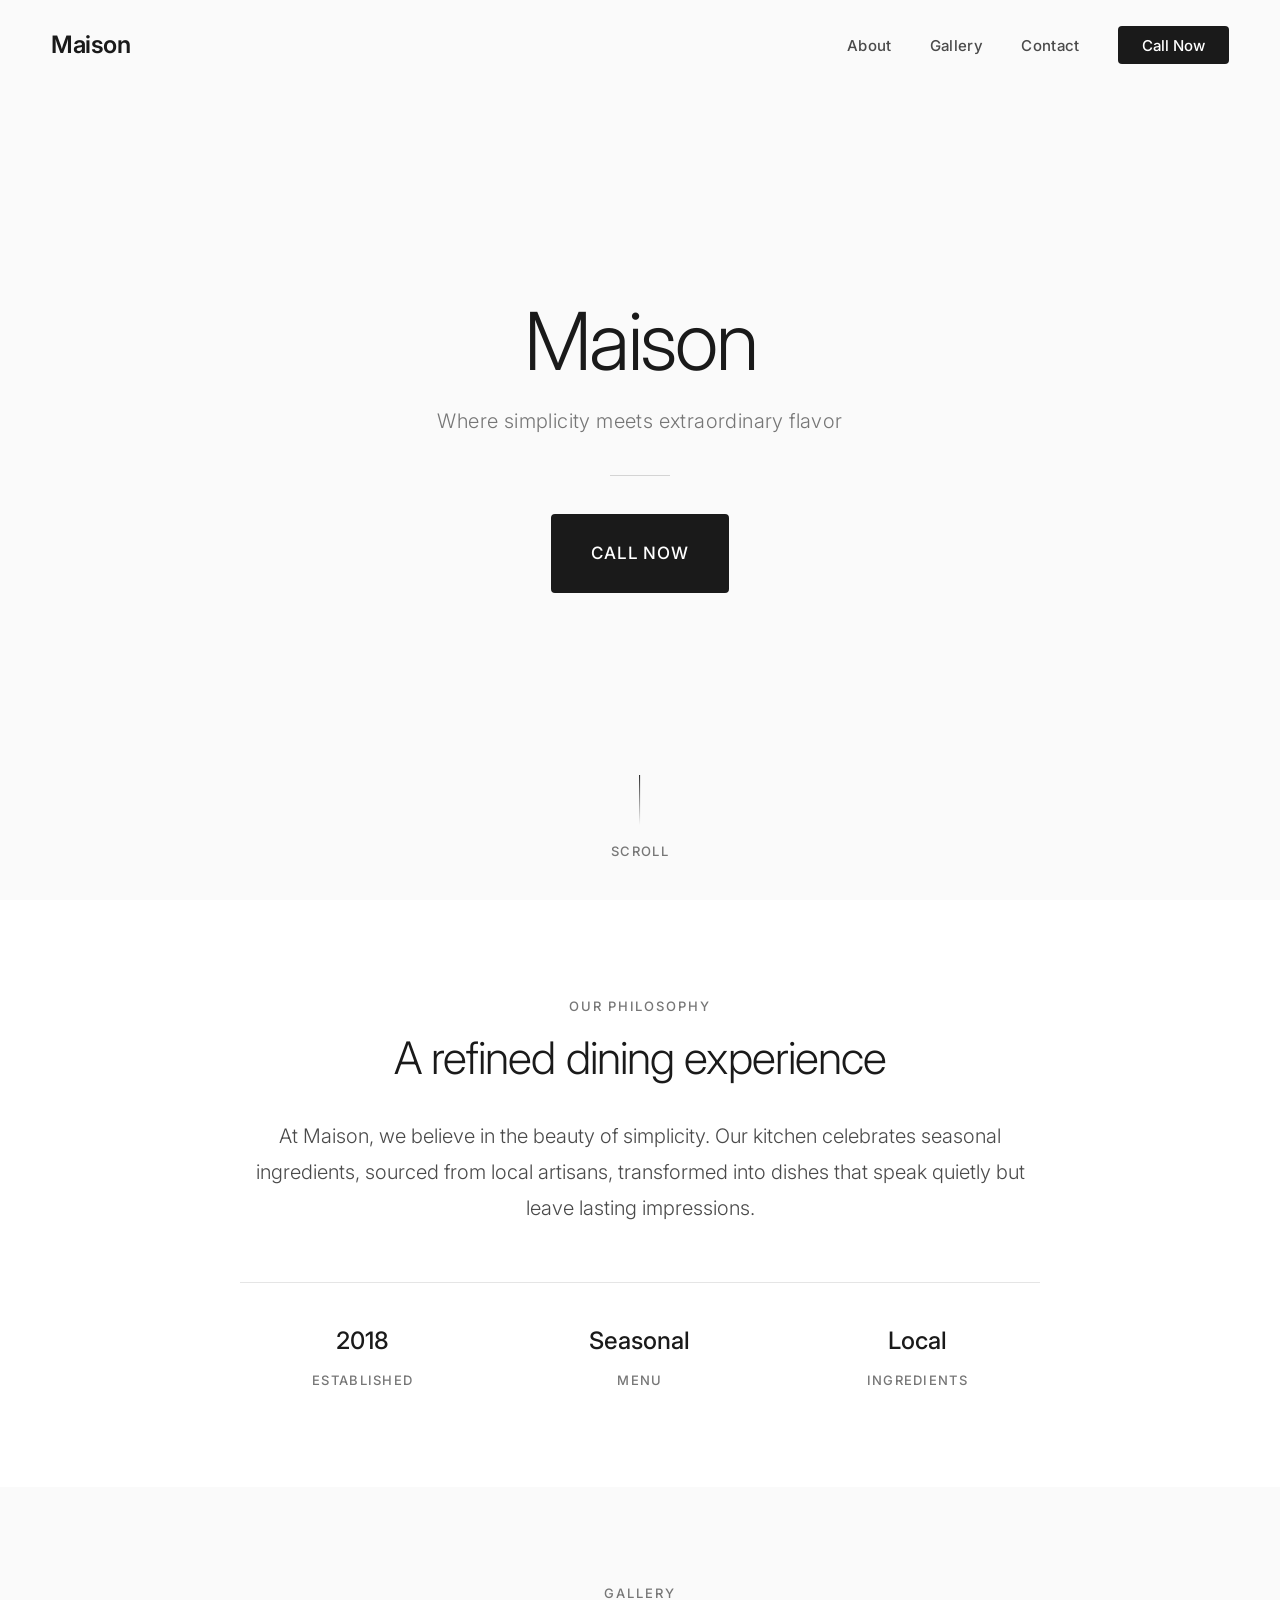
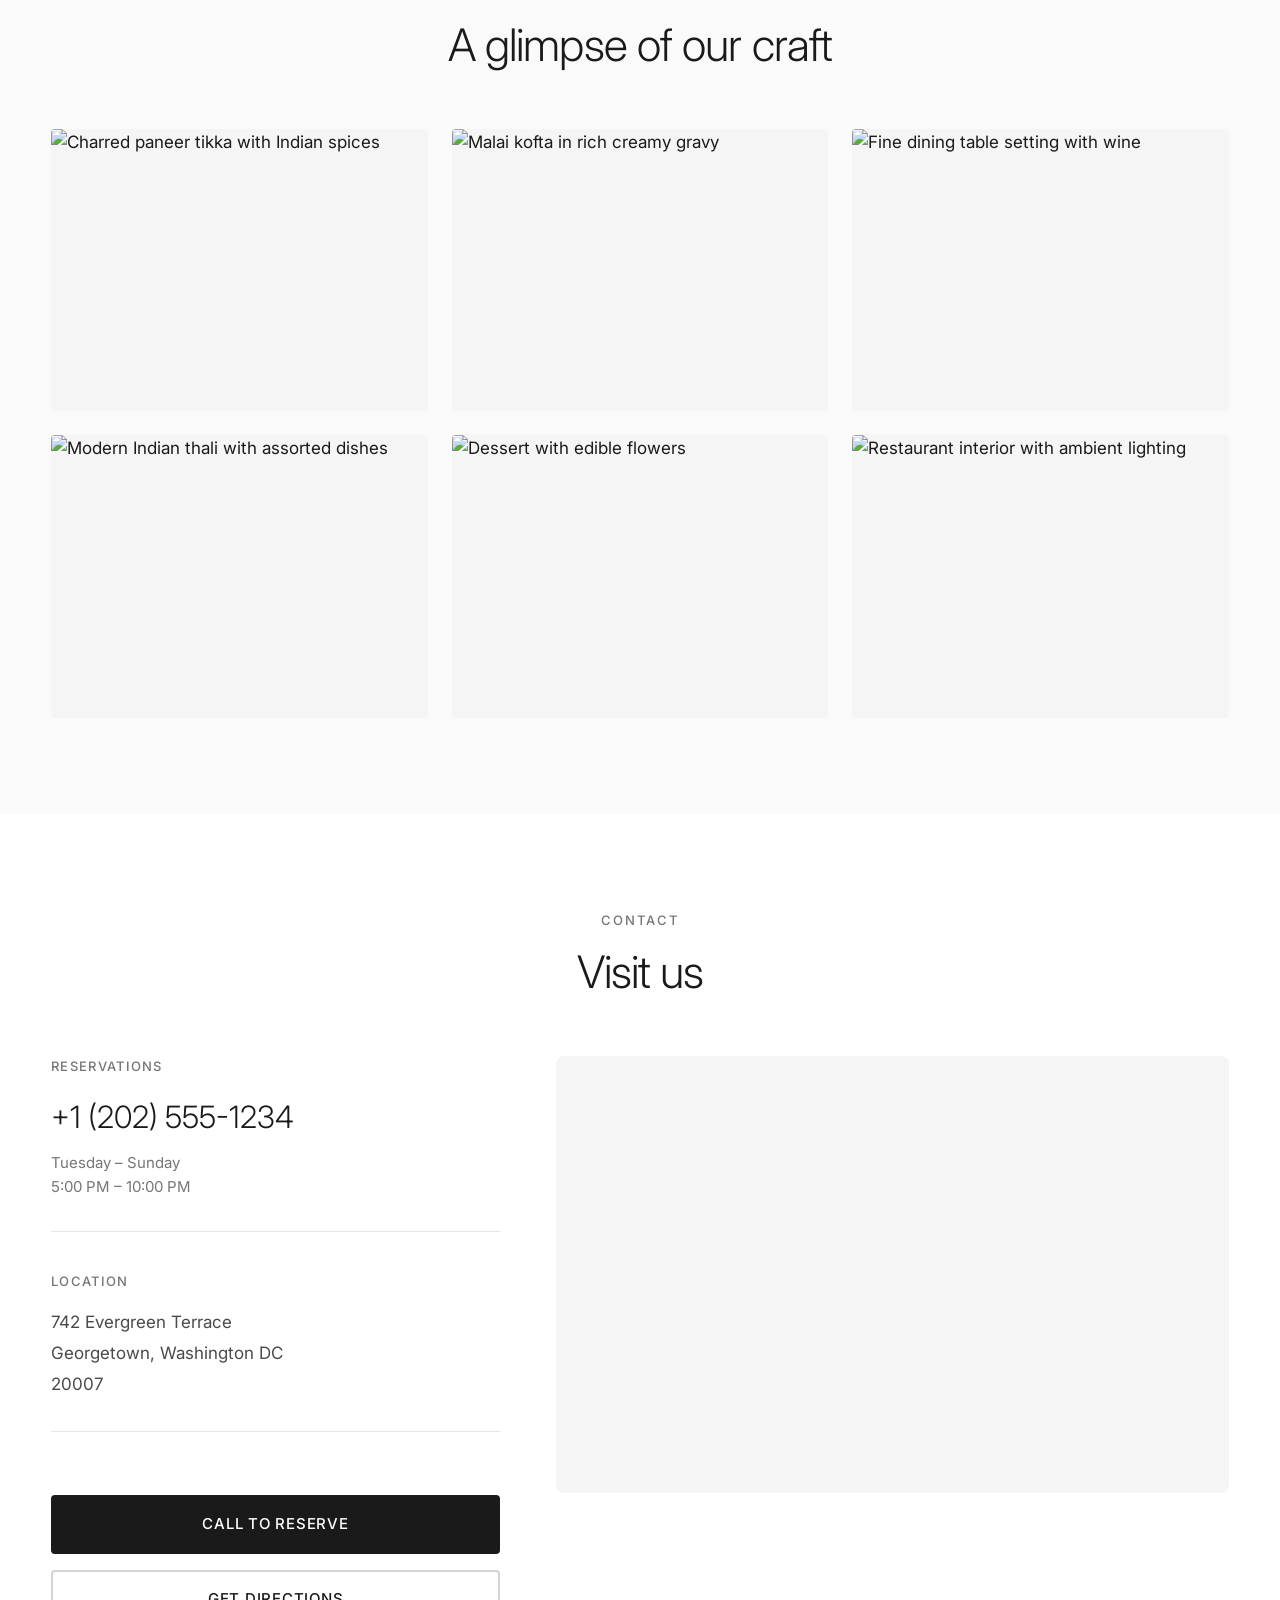
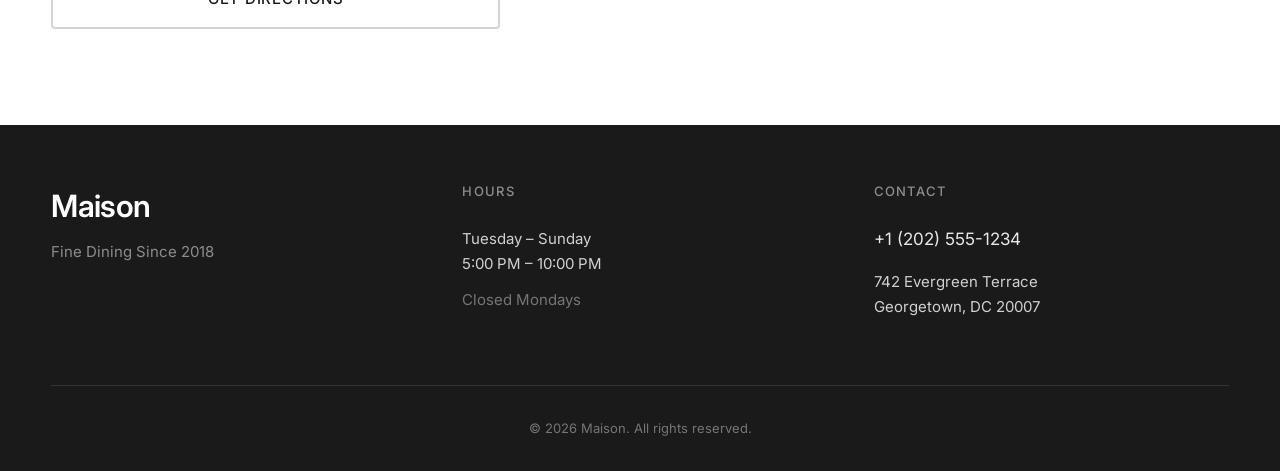
==== commit bb0558d4: "Update index.html" ====
--- a/index.html
+++ b/index.html
@@ -174,28 +174,28 @@
                 <figure class="gallery__item reveal">
                     <div class="gallery__image-wrapper">
                         <img 
-                            src="https://images.unsplash.com/photo-1544025162-d76694265947?w=800&h=600&fit=crop&q=80" 
-                            alt="Elegantly plated beef dish with seasonal vegetables"
-                            class="gallery__image"
-                            loading="lazy"
-                            decoding="async"
-                        >
-                    </div>
-                    <figcaption class="gallery__caption">Seasonal Beef</figcaption>
+                            src="https://images.unsplash.com/photo-1666001120694-3ebe8fd207be?q=80&w=870&auto=format&fit=crop&ixlib=rb-4.1.0&ixid=M3wxMjA3fDB8MHxwaG90by1wYWdlfHx8fGVufDB8fHx8fA%3D%3D" 
+                            alt="Charred paneer tikka with Indian spices"
+                            class="gallery__image"
+                            loading="lazy"
+                            decoding="async"
+                        >
+                    </div>
+                    <figcaption class="gallery__caption">Smoked Paneer Tikka</figcaption>
                 </figure>
                 
                 <!-- Image 2 -->
                 <figure class="gallery__item reveal">
                     <div class="gallery__image-wrapper">
                         <img 
-                            src="https://images.unsplash.com/photo-1551218808-94e220e084d2?w=800&h=600&fit=crop&q=80" 
-                            alt="Fresh oysters on ice with lemon"
-                            class="gallery__image"
-                            loading="lazy"
-                            decoding="async"
-                        >
-                    </div>
-                    <figcaption class="gallery__caption">Fresh Oysters</figcaption>
+                            src="https://images.ctfassets.net/3s5io6mnxfqz/34NB2XNCjgYyv2nP9KF3pp/906a5dab0d96a2972512d2c58456495c/malai-kofta-recipe.jpeg" 
+                            alt="Malai kofta in rich creamy gravy"
+                            class="gallery__image"
+                            loading="lazy"
+                            decoding="async"
+                        >
+                    </div>
+                    <figcaption class="gallery__caption">Malai Kofta Royale</figcaption>
                 </figure>
                 
                 <!-- Image 3 -->
@@ -216,14 +216,14 @@
                 <figure class="gallery__item reveal">
                     <div class="gallery__image-wrapper">
                         <img 
-                            src="https://images.unsplash.com/photo-1504674900247-0877df9cc836?w=800&h=600&fit=crop&q=80" 
-                            alt="Artfully arranged appetizer plate"
-                            class="gallery__image"
-                            loading="lazy"
-                            decoding="async"
-                        >
-                    </div>
-                    <figcaption class="gallery__caption">Appetizers</figcaption>
+                            src="https://jheel.com.au/wp-content/uploads/2023/10/Indian-Thali.webp" 
+                            alt="Modern Indian thali with assorted dishes"
+                            class="gallery__image"
+                            loading="lazy"
+                            decoding="async"
+                        >
+                    </div>
+                    <figcaption class="gallery__caption">Modern Indian Thali</figcaption>
                 </figure>
                 
                 <!-- Image 5 -->
@@ -384,4 +384,4 @@
     <!-- JavaScript -->
     <script src="script.js"></script>
 </body>
-</html>+</html>
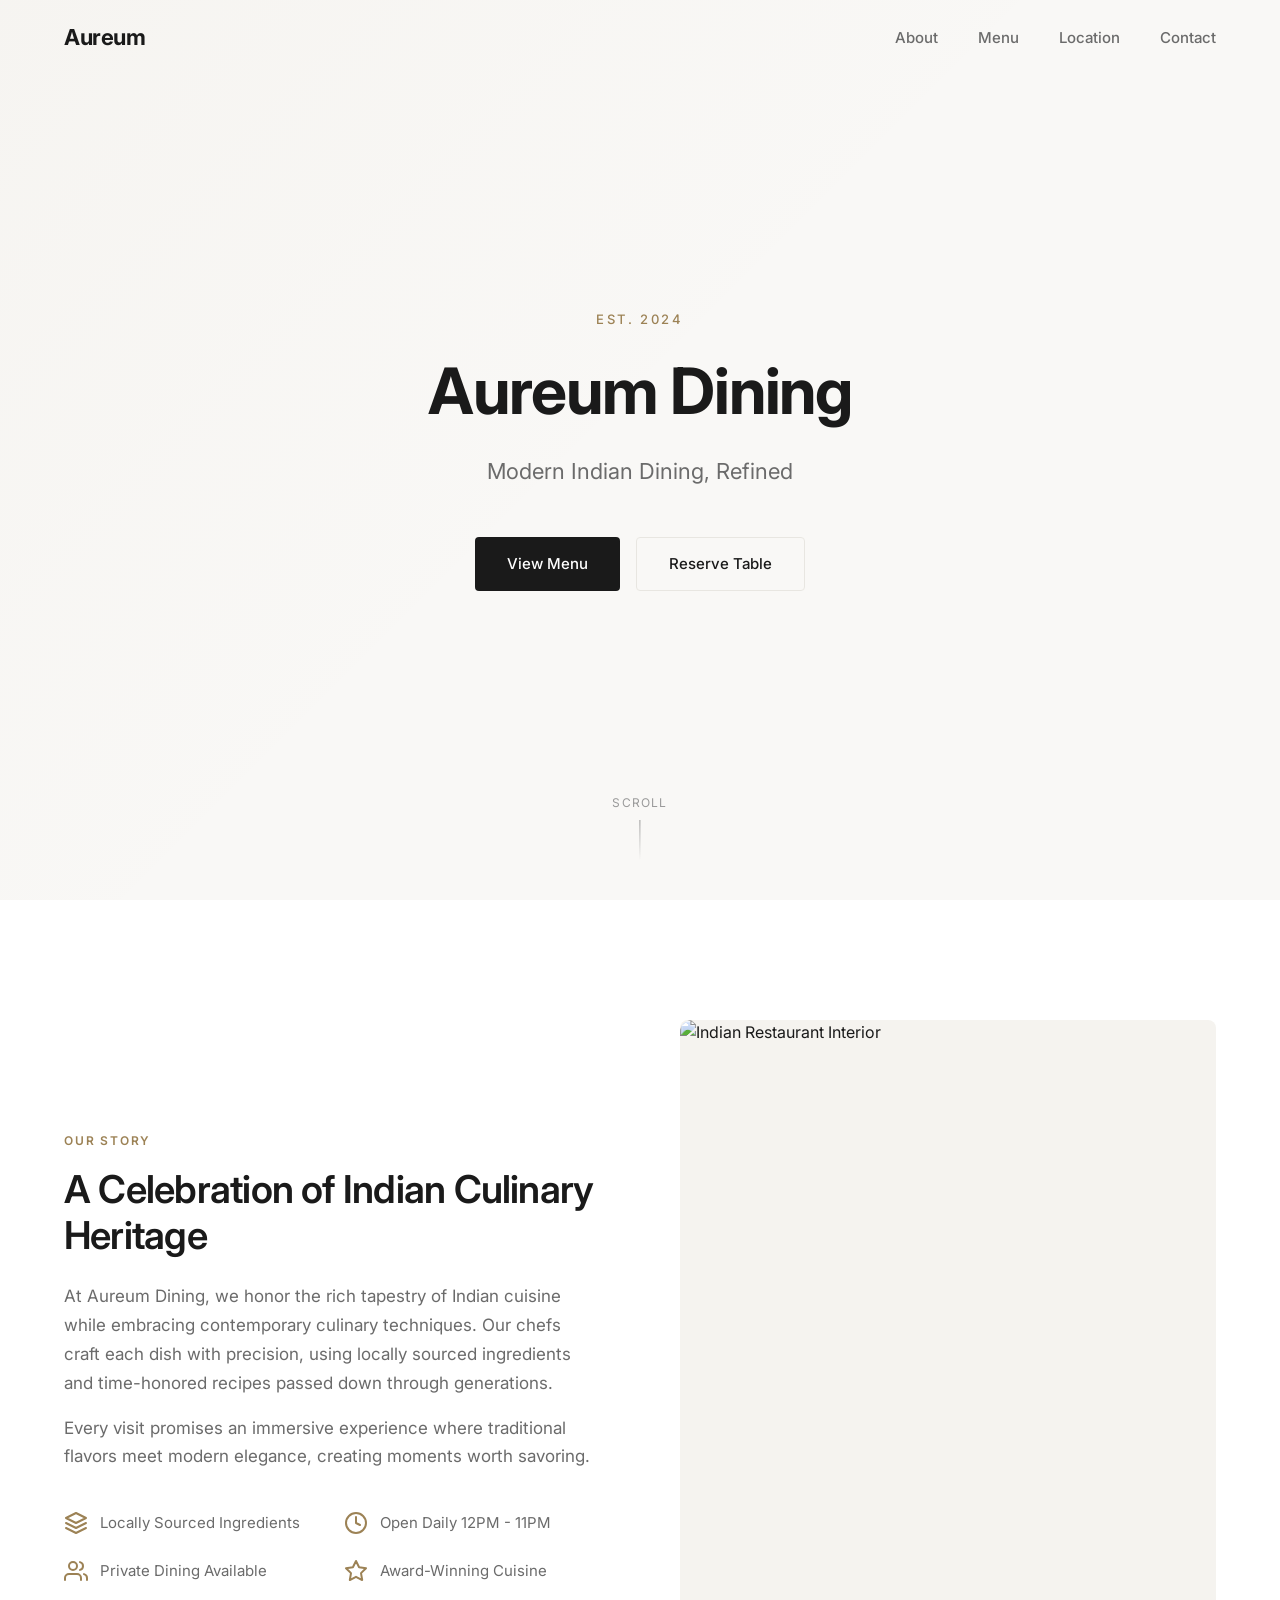
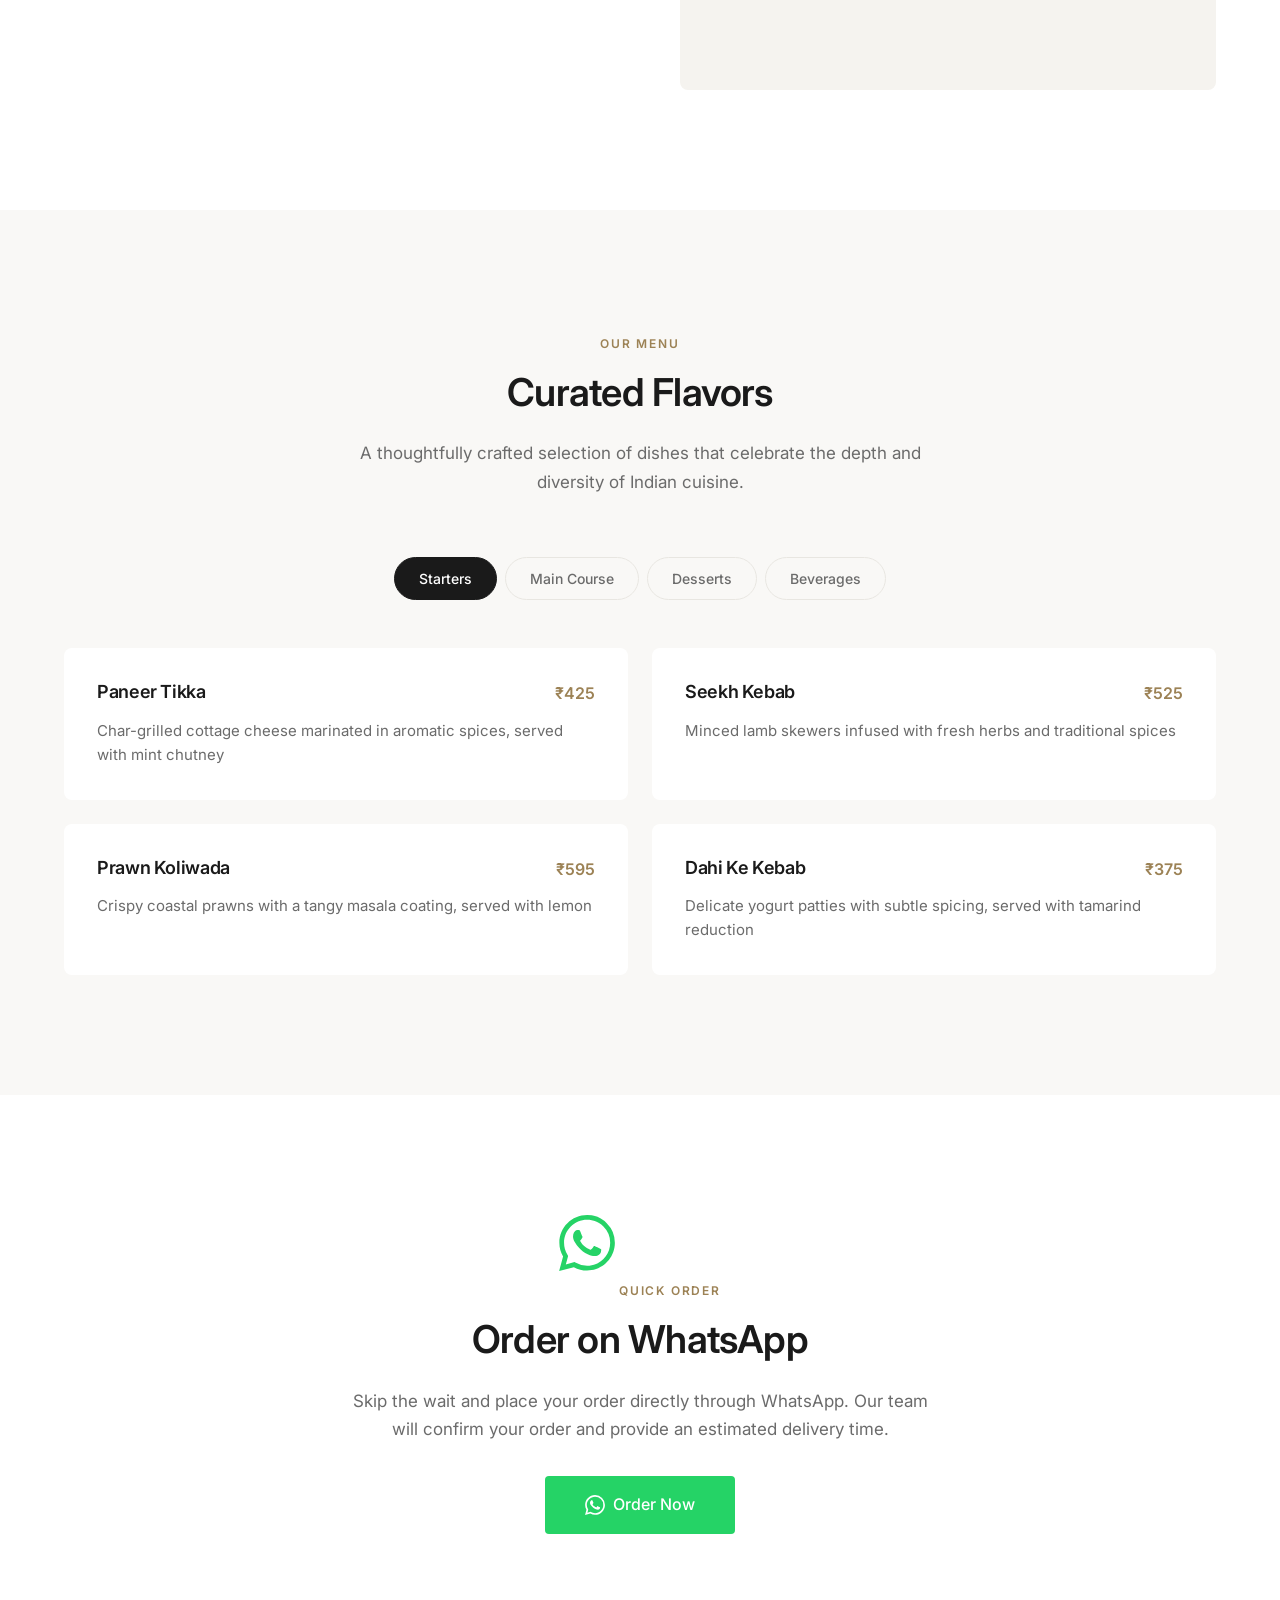
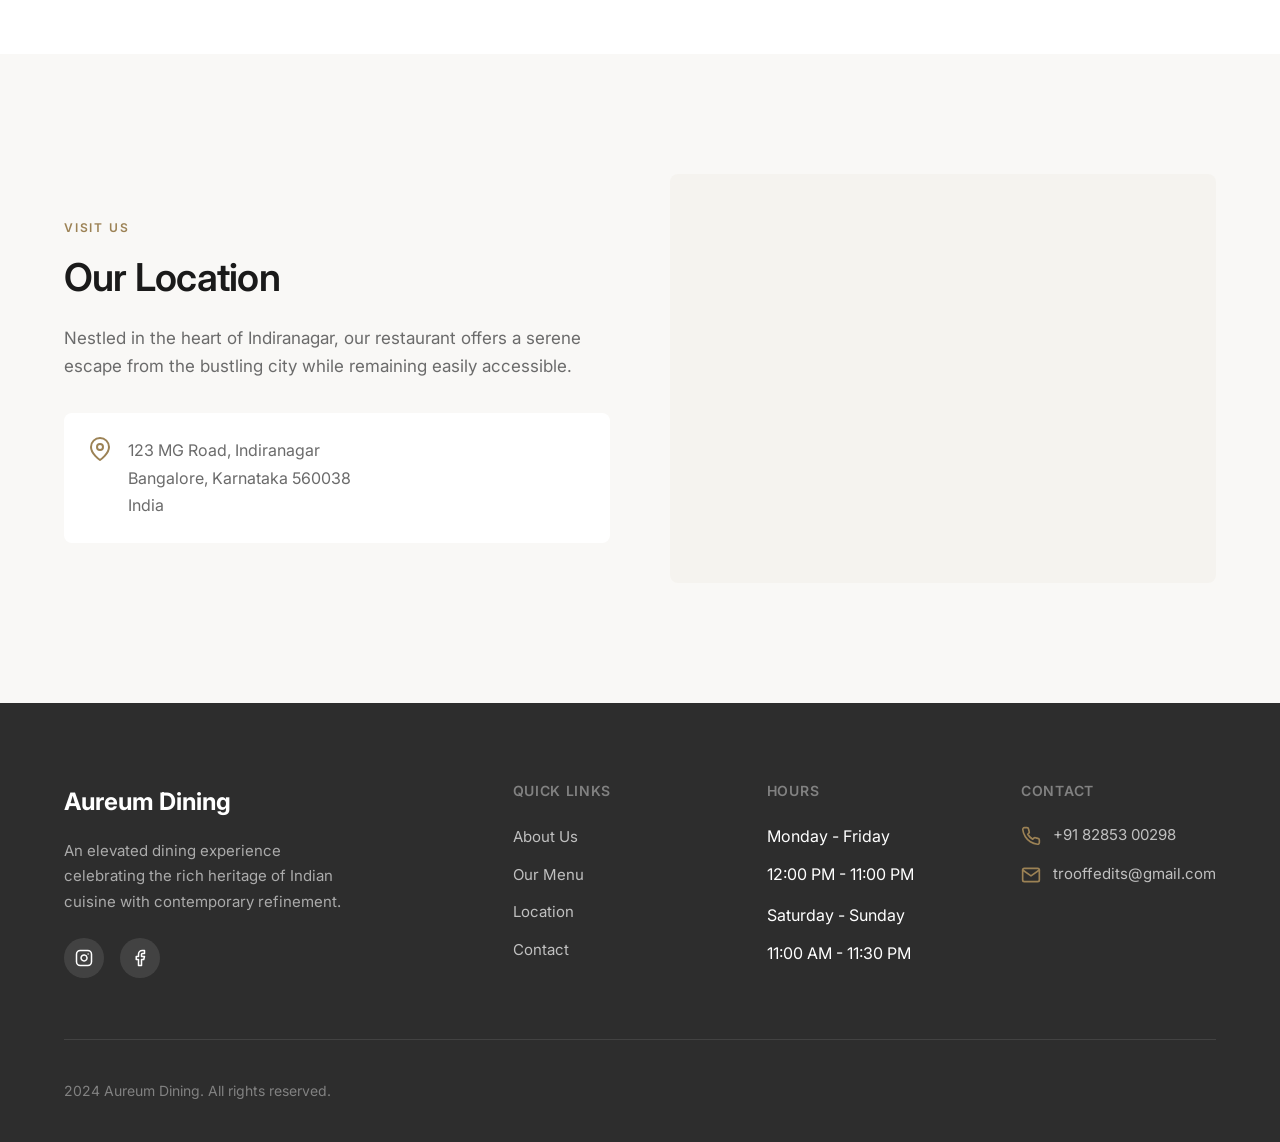
==== commit 50795377: "Update index.html" ====
--- a/index.html
+++ b/index.html
@@ -2,386 +2,1459 @@
 <html lang="en">
 <head>
     <meta charset="UTF-8">
-    <meta name="viewport" content="width=device-width, initial-scale=1.0, maximum-scale=5.0">
-    <meta name="description" content="Maison — A refined dining experience with seasonal ingredients and timeless flavors.">
-    <meta name="theme-color" content="#1A1A1A">
-    
-    <!-- Prevent phone number detection on iOS -->
-    <meta name="format-detection" content="telephone=no">
-    
-    <title>Maison — Fine Dining Restaurant</title>
-    
-    <!-- Favicon -->
-    <link rel="icon" type="image/svg+xml" href="data:image/svg+xml,<svg xmlns='http://www.w3.org/2000/svg' viewBox='0 0 100 100'><text y='.9em' font-size='90'>🍽️</text></svg>">
-    
-    <!-- Google Fonts - Inter -->
+    <meta name="viewport" content="width=device-width, initial-scale=1.0">
+    <title>Aureum Dining | Modern Indian Dining, Refined</title>
     <link rel="preconnect" href="https://fonts.googleapis.com">
     <link rel="preconnect" href="https://fonts.gstatic.com" crossorigin>
-    <link href="https://fonts.googleapis.com/css2?family=Inter:wght@300;400;500;600&display=swap" rel="stylesheet">
-    
-    <!-- Stylesheet -->
-    <link rel="stylesheet" href="styles.css">
+    <link href="https://fonts.googleapis.com/css2?family=Inter:wght@300;400;500;600;700&display=swap" rel="stylesheet">
+    <style>
+        *, *::before, *::after {
+            margin: 0;
+            padding: 0;
+            box-sizing: border-box;
+        }
+
+        :root {
+            --color-white: #FFFFFF;
+            --color-off-white: #F9F8F6;
+            --color-cream: #F5F3EF;
+            --color-text-primary: #1A1A1A;
+            --color-text-secondary: #6B6B6B;
+            --color-text-tertiary: #9A9A9A;
+            --color-accent: #9C8255;
+            --color-accent-hover: #7D6844;
+            --color-border: #E8E6E1;
+            --color-charcoal: #2D2D2D;
+            --font-family: 'Inter', -apple-system, BlinkMacSystemFont, 'Segoe UI', sans-serif;
+            --transition-fast: 0.2s ease;
+            --transition-medium: 0.3s ease;
+            --transition-slow: 0.5s ease;
+            --shadow-subtle: 0 2px 20px rgba(0, 0, 0, 0.06);
+            --shadow-medium: 0 4px 30px rgba(0, 0, 0, 0.1);
+            --max-width: 1200px;
+            --section-padding: clamp(60px, 10vw, 120px);
+        }
+
+        html {
+            scroll-behavior: smooth;
+            font-size: 16px;
+        }
+
+        body {
+            font-family: var(--font-family);
+            color: var(--color-text-primary);
+            background-color: var(--color-white);
+            line-height: 1.6;
+            -webkit-font-smoothing: antialiased;
+            -moz-osx-font-smoothing: grayscale;
+            overflow-x: hidden;
+        }
+
+        /* Typography */
+        h1, h2, h3, h4, h5, h6 {
+            font-weight: 600;
+            line-height: 1.2;
+            letter-spacing: -0.02em;
+        }
+
+        h1 {
+            font-size: clamp(2.5rem, 5vw, 4rem);
+            font-weight: 700;
+        }
+
+        h2 {
+            font-size: clamp(1.75rem, 3vw, 2.5rem);
+        }
+
+        h3 {
+            font-size: clamp(1.25rem, 2vw, 1.5rem);
+        }
+
+        p {
+            color: var(--color-text-secondary);
+        }
+
+        a {
+            text-decoration: none;
+            color: inherit;
+            transition: color var(--transition-fast);
+        }
+
+        /* Utility Classes */
+        .container {
+            width: 100%;
+            max-width: var(--max-width);
+            margin: 0 auto;
+            padding: 0 24px;
+        }
+
+        .section-label {
+            display: inline-block;
+            font-size: 0.75rem;
+            font-weight: 600;
+            letter-spacing: 0.15em;
+            text-transform: uppercase;
+            color: var(--color-accent);
+            margin-bottom: 16px;
+        }
+
+        .section-title {
+            margin-bottom: 24px;
+        }
+
+        .section-description {
+            max-width: 600px;
+            font-size: 1.0625rem;
+            line-height: 1.7;
+        }
+	
+.about-img {
+    width: 100%;
+    height: 100%;
+    object-fit: cover;
+    border-radius: 12px;
+    display: block;
+}
+        /* Buttons */
+        .btn {
+            display: inline-flex;
+            align-items: center;
+            justify-content: center;
+            gap: 8px;
+            padding: 14px 32px;
+            font-family: var(--font-family);
+            font-size: 0.9375rem;
+            font-weight: 500;
+            border-radius: 4px;
+            border: none;
+            cursor: pointer;
+            transition: all var(--transition-medium);
+        }
+
+        .btn:focus {
+            outline: 2px solid var(--color-accent);
+            outline-offset: 2px;
+        }
+
+        .btn-primary {
+            background-color: var(--color-text-primary);
+            color: var(--color-white);
+        }
+
+        .btn-primary:hover {
+            background-color: var(--color-charcoal);
+            transform: translateY(-2px);
+        }
+
+        .btn-secondary {
+            background-color: transparent;
+            color: var(--color-text-primary);
+            border: 1px solid var(--color-border);
+        }
+
+        .btn-secondary:hover {
+            background-color: var(--color-off-white);
+            border-color: var(--color-text-secondary);
+        }
+
+        .btn-accent {
+            background-color: var(--color-accent);
+            color: var(--color-white);
+        }
+
+        .btn-accent:hover {
+            background-color: var(--color-accent-hover);
+            transform: translateY(-2px);
+        }
+
+        .btn-whatsapp {
+            background-color: #25D366;
+            color: var(--color-white);
+            padding: 16px 40px;
+            font-size: 1rem;
+        }
+
+        .btn-whatsapp:hover {
+            background-color: #20BD5A;
+            transform: translateY(-2px);
+            box-shadow: 0 8px 24px rgba(37, 211, 102, 0.3);
+        }
+
+        /* Navigation */
+        .navbar {
+            position: fixed;
+            top: 0;
+            left: 0;
+            right: 0;
+            z-index: 1000;
+            padding: 20px 0;
+            transition: all var(--transition-medium);
+        }
+
+        .navbar.scrolled {
+            background-color: rgba(255, 255, 255, 0.98);
+            backdrop-filter: blur(10px);
+            box-shadow: var(--shadow-subtle);
+            padding: 16px 0;
+        }
+
+        .navbar-inner {
+            display: flex;
+            align-items: center;
+            justify-content: space-between;
+        }
+
+        .logo {
+            font-size: 1.375rem;
+            font-weight: 700;
+            letter-spacing: -0.02em;
+            color: var(--color-text-primary);
+        }
+
+        .nav-links {
+            display: flex;
+            align-items: center;
+            gap: 40px;
+            list-style: none;
+        }
+
+        .nav-links a {
+            font-size: 0.9375rem;
+            font-weight: 500;
+            color: var(--color-text-secondary);
+            position: relative;
+            padding: 4px 0;
+        }
+
+        .nav-links a::after {
+            content: '';
+            position: absolute;
+            bottom: 0;
+            left: 0;
+            width: 0;
+            height: 1px;
+            background-color: var(--color-text-primary);
+            transition: width var(--transition-medium);
+        }
+
+        .nav-links a:hover {
+            color: var(--color-text-primary);
+        }
+
+        .nav-links a:hover::after {
+            width: 100%;
+        }
+
+        .menu-toggle {
+            display: none;
+            flex-direction: column;
+            gap: 5px;
+            background: none;
+            border: none;
+            cursor: pointer;
+            padding: 8px;
+        }
+
+        .menu-toggle span {
+            display: block;
+            width: 24px;
+            height: 2px;
+            background-color: var(--color-text-primary);
+            transition: all var(--transition-fast);
+        }
+
+        .mobile-nav {
+            display: none;
+            position: fixed;
+            top: 0;
+            left: 0;
+            right: 0;
+            bottom: 0;
+            background-color: var(--color-white);
+            z-index: 999;
+            flex-direction: column;
+            align-items: center;
+            justify-content: center;
+            gap: 32px;
+            opacity: 0;
+            visibility: hidden;
+            transition: all var(--transition-medium);
+        }
+
+        .mobile-nav.active {
+            opacity: 1;
+            visibility: visible;
+        }
+
+        .mobile-nav a {
+            font-size: 1.5rem;
+            font-weight: 500;
+            color: var(--color-text-primary);
+        }
+
+        .mobile-nav-close {
+            position: absolute;
+            top: 24px;
+            right: 24px;
+            background: none;
+            border: none;
+            cursor: pointer;
+            padding: 8px;
+        }
+
+        /* Hero Section */
+        .hero {
+            min-height: 100vh;
+            display: flex;
+            align-items: center;
+            justify-content: center;
+            background-color: var(--color-off-white);
+            position: relative;
+            overflow: hidden;
+        }
+
+        .hero::before {
+            content: '';
+            position: absolute;
+            top: 0;
+            left: 0;
+            right: 0;
+            bottom: 0;
+            background: linear-gradient(135deg, rgba(156, 130, 85, 0.03) 0%, transparent 50%);
+            pointer-events: none;
+        }
+
+        .hero-content {
+            text-align: center;
+            padding: 120px 24px;
+            max-width: 800px;
+            opacity: 0;
+            transform: translateY(30px);
+            animation: fadeInUp 0.8s ease forwards;
+            animation-delay: 0.2s;
+        }
+
+        @keyframes fadeInUp {
+            to {
+                opacity: 1;
+                transform: translateY(0);
+            }
+        }
+
+        .hero-label {
+            font-size: 0.8125rem;
+            font-weight: 500;
+            letter-spacing: 0.2em;
+            text-transform: uppercase;
+            color: var(--color-accent);
+            margin-bottom: 24px;
+        }
+
+        .hero h1 {
+            margin-bottom: 24px;
+        }
+
+        .hero-tagline {
+            font-size: clamp(1.125rem, 2vw, 1.375rem);
+            color: var(--color-text-secondary);
+            margin-bottom: 48px;
+            font-weight: 400;
+        }
+
+        .hero-buttons {
+            display: flex;
+            gap: 16px;
+            justify-content: center;
+            flex-wrap: wrap;
+        }
+
+        .hero-scroll {
+            position: absolute;
+            bottom: 40px;
+            left: 50%;
+            transform: translateX(-50%);
+            display: flex;
+            flex-direction: column;
+            align-items: center;
+            gap: 8px;
+            color: var(--color-text-tertiary);
+            font-size: 0.75rem;
+            letter-spacing: 0.1em;
+            text-transform: uppercase;
+            opacity: 0;
+            animation: fadeIn 0.8s ease forwards;
+            animation-delay: 1s;
+        }
+
+        @keyframes fadeIn {
+            to { opacity: 1; }
+        }
+
+        .scroll-line {
+            width: 1px;
+            height: 40px;
+            background: linear-gradient(to bottom, var(--color-text-tertiary), transparent);
+            animation: scrollPulse 2s ease-in-out infinite;
+        }
+
+        @keyframes scrollPulse {
+            0%, 100% { opacity: 0.3; }
+            50% { opacity: 1; }
+        }
+
+        /* About Section */
+        .about {
+            padding: var(--section-padding) 0;
+            background-color: var(--color-white);
+        }
+
+        .about-inner {
+            display: grid;
+            grid-template-columns: 1fr 1fr;
+            gap: 80px;
+            align-items: center;
+        }
+
+        .about-content {
+            opacity: 0;
+            transform: translateY(30px);
+        }
+
+        .about-content.visible {
+            animation: fadeInUp 0.8s ease forwards;
+        }
+
+        .about-image {
+            position: relative;
+            opacity: 0;
+            transform: translateY(30px);
+        }
+
+        .about-image.visible {
+            animation: fadeInUp 0.8s ease forwards;
+            animation-delay: 0.2s;
+        }
+
+        .about-image-wrapper {
+            aspect-ratio: 4/5;
+            background-color: var(--color-cream);
+            border-radius: 8px;
+            overflow: hidden;
+            position: relative;
+        }
+
+        .about-image-pattern {
+            position: absolute;
+            top: 0;
+            left: 0;
+            right: 0;
+            bottom: 0;
+            background: 
+                linear-gradient(45deg, transparent 45%, var(--color-border) 45%, var(--color-border) 55%, transparent 55%),
+                linear-gradient(-45deg, transparent 45%, var(--color-border) 45%, var(--color-border) 55%, transparent 55%);
+            background-size: 20px 20px;
+            opacity: 0.3;
+        }
+
+        .about-image-text {
+            position: absolute;
+            top: 50%;
+            left: 50%;
+            transform: translate(-50%, -50%);
+            text-align: center;
+            color: var(--color-text-secondary);
+        }
+
+        .about-image-text svg {
+            width: 48px;
+            height: 48px;
+            margin-bottom: 16px;
+            opacity: 0.5;
+        }
+
+        .about-features {
+            display: grid;
+            grid-template-columns: repeat(2, 1fr);
+            gap: 24px;
+            margin-top: 40px;
+        }
+
+        .about-feature {
+            display: flex;
+            align-items: flex-start;
+            gap: 12px;
+        }
+
+        .about-feature-icon {
+            flex-shrink: 0;
+            width: 24px;
+            height: 24px;
+            color: var(--color-accent);
+        }
+
+        .about-feature-text {
+            font-size: 0.9375rem;
+            color: var(--color-text-secondary);
+        }
+
+        /* Menu Section */
+        .menu {
+            padding: var(--section-padding) 0;
+            background-color: var(--color-off-white);
+        }
+
+        .menu-header {
+            text-align: center;
+            margin-bottom: 60px;
+            opacity: 0;
+            transform: translateY(30px);
+        }
+
+        .menu-header.visible {
+            animation: fadeInUp 0.8s ease forwards;
+        }
+
+        .menu-header .section-description {
+            margin: 0 auto;
+        }
+
+        .menu-categories {
+            display: flex;
+            justify-content: center;
+            gap: 8px;
+            margin-bottom: 48px;
+            flex-wrap: wrap;
+            opacity: 0;
+            transform: translateY(20px);
+        }
+
+        .menu-categories.visible {
+            animation: fadeInUp 0.8s ease forwards;
+            animation-delay: 0.1s;
+        }
+
+        .menu-category-btn {
+            padding: 12px 24px;
+            font-family: var(--font-family);
+            font-size: 0.875rem;
+            font-weight: 500;
+            color: var(--color-text-secondary);
+            background-color: transparent;
+            border: 1px solid var(--color-border);
+            border-radius: 100px;
+            cursor: pointer;
+            transition: all var(--transition-fast);
+        }
+
+        .menu-category-btn:hover,
+        .menu-category-btn.active {
+            background-color: var(--color-text-primary);
+            color: var(--color-white);
+            border-color: var(--color-text-primary);
+        }
+
+        .menu-category-btn:focus {
+            outline: 2px solid var(--color-accent);
+            outline-offset: 2px;
+        }
+
+        .menu-grid {
+            display: grid;
+            grid-template-columns: repeat(2, 1fr);
+            gap: 24px;
+        }
+
+        .menu-category {
+            display: none;
+        }
+
+        .menu-category.active {
+            display: contents;
+        }
+
+        .menu-item {
+            background-color: var(--color-white);
+            padding: 32px;
+            border-radius: 8px;
+            transition: all var(--transition-medium);
+            opacity: 0;
+            transform: translateY(20px);
+            border: 1px solid transparent;
+        }
+
+        .menu-item.visible {
+            animation: fadeInUp 0.6s ease forwards;
+        }
+
+        .menu-item:hover {
+            transform: translateY(-4px);
+            box-shadow: var(--shadow-medium);
+            border-color: var(--color-border);
+        }
+
+        .menu-item-header {
+            display: flex;
+            justify-content: space-between;
+            align-items: flex-start;
+            margin-bottom: 12px;
+            gap: 16px;
+        }
+
+        .menu-item-name {
+            font-size: 1.125rem;
+            font-weight: 600;
+            color: var(--color-text-primary);
+        }
+
+        .menu-item-price {
+            font-size: 1rem;
+            font-weight: 600;
+            color: var(--color-accent);
+            white-space: nowrap;
+        }
+
+        .menu-item-description {
+            font-size: 0.9375rem;
+            color: var(--color-text-secondary);
+            line-height: 1.6;
+        }
+
+        /* WhatsApp Section */
+        .whatsapp-section {
+            padding: var(--section-padding) 0;
+            background-color: var(--color-white);
+        }
+
+        .whatsapp-inner {
+            text-align: center;
+            max-width: 600px;
+            margin: 0 auto;
+            opacity: 0;
+            transform: translateY(30px);
+        }
+
+        .whatsapp-inner.visible {
+            animation: fadeInUp 0.8s ease forwards;
+        }
+
+        .whatsapp-icon {
+            width: 56px;
+            height: 56px;
+            margin-bottom: 24px;
+            color: #25D366;
+        }
+
+        .whatsapp-section .section-description {
+            margin: 0 auto 32px;
+        }
+
+        /* Location Section */
+        .location {
+            padding: var(--section-padding) 0;
+            background-color: var(--color-off-white);
+        }
+
+        .location-inner {
+            display: grid;
+            grid-template-columns: 1fr 1fr;
+            gap: 60px;
+            align-items: center;
+        }
+
+        .location-content {
+            opacity: 0;
+            transform: translateY(30px);
+        }
+
+        .location-content.visible {
+            animation: fadeInUp 0.8s ease forwards;
+        }
+
+        .location-address {
+            display: flex;
+            align-items: flex-start;
+            gap: 16px;
+            margin-top: 32px;
+            padding: 24px;
+            background-color: var(--color-white);
+            border-radius: 8px;
+        }
+
+        .location-icon {
+            flex-shrink: 0;
+            width: 24px;
+            height: 24px;
+            color: var(--color-accent);
+        }
+
+        .location-text {
+            font-size: 1rem;
+            color: var(--color-text-secondary);
+            line-height: 1.7;
+        }
+
+        .location-map {
+            opacity: 0;
+            transform: translateY(30px);
+        }
+
+        .location-map.visible {
+            animation: fadeInUp 0.8s ease forwards;
+            animation-delay: 0.2s;
+        }
+
+        .map-wrapper {
+            aspect-ratio: 4/3;
+            background-color: var(--color-cream);
+            border-radius: 8px;
+            overflow: hidden;
+        }
+
+        .map-wrapper iframe {
+            width: 100%;
+            height: 100%;
+            border: 0;
+        }
+
+        /* Footer */
+        .footer {
+            padding: 80px 0 40px;
+            background-color: var(--color-charcoal);
+            color: var(--color-white);
+        }
+
+        .footer-inner {
+            display: grid;
+            grid-template-columns: 2fr 1fr 1fr 1fr;
+            gap: 60px;
+            margin-bottom: 60px;
+        }
+
+        .footer-brand {
+            max-width: 280px;
+        }
+
+        .footer-logo {
+            font-size: 1.5rem;
+            font-weight: 700;
+            margin-bottom: 16px;
+        }
+
+        .footer-description {
+            font-size: 0.9375rem;
+            color: rgba(255, 255, 255, 0.6);
+            line-height: 1.7;
+        }
+
+        .footer-title {
+            font-size: 0.875rem;
+            font-weight: 600;
+            letter-spacing: 0.05em;
+            text-transform: uppercase;
+            margin-bottom: 24px;
+            color: rgba(255, 255, 255, 0.4);
+        }
+
+        .footer-links {
+            list-style: none;
+        }
+
+        .footer-links li {
+            margin-bottom: 12px;
+        }
+
+        .footer-links a {
+            font-size: 0.9375rem;
+            color: rgba(255, 255, 255, 0.7);
+        }
+
+        .footer-links a:hover {
+            color: var(--color-white);
+        }
+
+        .footer-contact-item {
+            display: flex;
+            align-items: flex-start;
+            gap: 12px;
+            margin-bottom: 16px;
+        }
+
+        .footer-contact-icon {
+            flex-shrink: 0;
+            width: 20px;
+            height: 20px;
+            color: var(--color-accent);
+            margin-top: 2px;
+        }
+
+        .footer-contact-text {
+            font-size: 0.9375rem;
+            color: rgba(255, 255, 255, 0.7);
+            line-height: 1.5;
+        }
+
+        .footer-social {
+            display: flex;
+            gap: 16px;
+            margin-top: 24px;
+        }
+
+        .footer-social a {
+            display: flex;
+            align-items: center;
+            justify-content: center;
+            width: 40px;
+            height: 40px;
+            border-radius: 50%;
+            background-color: rgba(255, 255, 255, 0.1);
+            color: var(--color-white);
+            transition: all var(--transition-fast);
+        }
+
+        .footer-social a:hover {
+            background-color: var(--color-accent);
+            transform: translateY(-2px);
+        }
+
+        .footer-social svg {
+            width: 18px;
+            height: 18px;
+        }
+
+        .footer-bottom {
+            padding-top: 40px;
+            border-top: 1px solid rgba(255, 255, 255, 0.1);
+            display: flex;
+            justify-content: space-between;
+            align-items: center;
+            flex-wrap: wrap;
+            gap: 16px;
+        }
+
+        .footer-copyright {
+            font-size: 0.875rem;
+            color: rgba(255, 255, 255, 0.4);
+        }
+
+        /* Responsive Design */
+        @media (max-width: 1024px) {
+            .about-inner {
+                gap: 60px;
+            }
+
+            .location-inner {
+                gap: 40px;
+            }
+
+            .footer-inner {
+                grid-template-columns: 1fr 1fr;
+                gap: 40px;
+            }
+        }
+
+        @media (max-width: 768px) {
+            .nav-links {
+                display: none;
+            }
+
+            .menu-toggle {
+                display: flex;
+            }
+
+            .mobile-nav {
+                display: flex;
+            }
+
+            .about-inner {
+                grid-template-columns: 1fr;
+                gap: 48px;
+            }
+
+            .about-image {
+                order: -1;
+            }
+
+            .about-features {
+                grid-template-columns: 1fr;
+            }
+
+            .menu-grid {
+                grid-template-columns: 1fr;
+            }
+
+            .location-inner {
+                grid-template-columns: 1fr;
+                gap: 32px;
+            }
+
+            .footer-inner {
+                grid-template-columns: 1fr;
+                gap: 32px;
+            }
+
+            .footer-bottom {
+                flex-direction: column;
+                text-align: center;
+            }
+        }
+
+        @media (max-width: 480px) {
+            .container {
+                padding: 0 16px;
+            }
+
+            .hero-buttons {
+                flex-direction: column;
+                width: 100%;
+                padding: 0 24px;
+            }
+
+            .hero-buttons .btn {
+                width: 100%;
+            }
+
+            .menu-categories {
+                gap: 6px;
+            }
+
+            .menu-category-btn {
+                padding: 10px 18px;
+                font-size: 0.8125rem;
+            }
+
+            .menu-item {
+                padding: 24px;
+            }
+        }
+    </style>
 </head>
 <body>
-    <!-- =============================================
-         HEADER - Sticky Navigation
-    ============================================= -->
-    <header class="header" id="header">
-        <div class="header__container">
-            <!-- Logo -->
-            <a href="#hero" class="header__logo">
-                Maison
-            </a>
-            
-            <!-- Desktop Navigation -->
-            <nav class="header__nav" id="nav" aria-label="Main navigation">
-                <ul class="header__nav-list">
-                    <li><a href="#about" class="header__nav-link">About</a></li>
-                    <li><a href="#gallery" class="header__nav-link">Gallery</a></li>
-                    <li><a href="#contact" class="header__nav-link">Contact</a></li>
-                    <li>
-                        <a href="tel:+12025551234" class="header__nav-cta">
-                            Call Now
-                        </a>
-                    </li>
+    <!-- Navigation -->
+    <nav class="navbar" id="navbar">
+        <div class="container">
+            <div class="navbar-inner">
+                <a href="#" class="logo">Aureum</a>
+                <ul class="nav-links">
+                    <li><a href="#about">About</a></li>
+                    <li><a href="#menu">Menu</a></li>
+                    <li><a href="#location">Location</a></li>
+                    <li><a href="#contact">Contact</a></li>
                 </ul>
-            </nav>
-            
-            <!-- Mobile Menu Toggle -->
-            <button 
-                class="header__menu-toggle" 
-                id="menuToggle" 
-                aria-label="Toggle navigation menu"
-                aria-expanded="false"
-                aria-controls="nav"
-            >
-                <span class="header__menu-bar"></span>
-                <span class="header__menu-bar"></span>
-                <span class="header__menu-bar"></span>
-            </button>
+                <button class="menu-toggle" id="menuToggle" aria-label="Toggle menu">
+                    <span></span>
+                    <span></span>
+                    <span></span>
+                </button>
+            </div>
         </div>
-    </header>
-
-    <!-- Mobile Navigation Overlay -->
-    <div class="mobile-nav" id="mobileNav" aria-hidden="true">
-        <nav class="mobile-nav__content">
-            <ul class="mobile-nav__list">
-                <li class="mobile-nav__item">
-                    <a href="#about" class="mobile-nav__link">About</a>
-                </li>
-                <li class="mobile-nav__item">
-                    <a href="#gallery" class="mobile-nav__link">Gallery</a>
-                </li>
-                <li class="mobile-nav__item">
-                    <a href="#contact" class="mobile-nav__link">Contact</a>
-                </li>
-            </ul>
-            <a href="tel:+12025551234" class="mobile-nav__cta">
-                Call Now
-            </a>
-        </nav>
+    </nav>
+
+    <!-- Mobile Navigation -->
+    <div class="mobile-nav" id="mobileNav">
+        <button class="mobile-nav-close" id="mobileNavClose" aria-label="Close menu">
+            <svg width="24" height="24" viewBox="0 0 24 24" fill="none" stroke="currentColor" stroke-width="2" stroke-linecap="round" stroke-linejoin="round">
+                <line x1="18" y1="6" x2="6" y2="18"></line>
+                <line x1="6" y1="6" x2="18" y2="18"></line>
+            </svg>
+        </button>
+        <a href="#about" class="mobile-nav-link">About</a>
+        <a href="#menu" class="mobile-nav-link">Menu</a>
+        <a href="#location" class="mobile-nav-link">Location</a>
+        <a href="#contact" class="mobile-nav-link">Contact</a>
     </div>
 
-    <!-- =============================================
-         HERO SECTION
-    ============================================= -->
+    <!-- Hero Section -->
     <section class="hero" id="hero">
-        <div class="hero__background">
-            <div class="hero__overlay"></div>
+        <div class="hero-content">
+            <p class="hero-label">Est. 2024</p>
+            <h1>Aureum Dining</h1>
+            <p class="hero-tagline">Modern Indian Dining, Refined</p>
+            <div class="hero-buttons">
+                <a href="#menu" class="btn btn-primary">View Menu</a>
+                <a href="#contact" class="btn btn-secondary">Reserve Table</a>
+            </div>
         </div>
-        
-        <div class="hero__container">
-            <div class="hero__content reveal">
-                <!-- Restaurant Name -->
-                <h1 class="hero__title">Maison</h1>
-                
-                <!-- Elegant Tagline -->
-                <p class="hero__tagline">
-                    Where simplicity meets extraordinary flavor
+        <div class="hero-scroll">
+            <span>Scroll</span>
+            <div class="scroll-line"></div>
+        </div>
+    </section>
+
+    <!-- About Section -->
+    <section class="about" id="about">
+        <div class="container">
+            <div class="about-inner">
+                <div class="about-content">
+                    <span class="section-label">Our Story</span>
+                    <h2 class="section-title">A Celebration of Indian Culinary Heritage</h2>
+                    <p class="section-description">
+                        At Aureum Dining, we honor the rich tapestry of Indian cuisine while embracing contemporary culinary techniques. Our chefs craft each dish with precision, using locally sourced ingredients and time-honored recipes passed down through generations.
+                    </p>
+                    <p class="section-description" style="margin-top: 16px;">
+                        Every visit promises an immersive experience where traditional flavors meet modern elegance, creating moments worth savoring.
+                    </p>
+                    <div class="about-features">
+                        <div class="about-feature">
+                            <svg class="about-feature-icon" viewBox="0 0 24 24" fill="none" stroke="currentColor" stroke-width="2" stroke-linecap="round" stroke-linejoin="round">
+                                <path d="M12 2L2 7l10 5 10-5-10-5z"></path>
+                                <path d="M2 17l10 5 10-5"></path>
+                                <path d="M2 12l10 5 10-5"></path>
+                            </svg>
+                            <span class="about-feature-text">Locally Sourced Ingredients</span>
+                        </div>
+                        <div class="about-feature">
+                            <svg class="about-feature-icon" viewBox="0 0 24 24" fill="none" stroke="currentColor" stroke-width="2" stroke-linecap="round" stroke-linejoin="round">
+                                <circle cx="12" cy="12" r="10"></circle>
+                                <path d="M12 6v6l4 2"></path>
+                            </svg>
+                            <span class="about-feature-text">Open Daily 12PM - 11PM</span>
+                        </div>
+                        <div class="about-feature">
+                            <svg class="about-feature-icon" viewBox="0 0 24 24" fill="none" stroke="currentColor" stroke-width="2" stroke-linecap="round" stroke-linejoin="round">
+                                <path d="M17 21v-2a4 4 0 0 0-4-4H5a4 4 0 0 0-4 4v2"></path>
+                                <circle cx="9" cy="7" r="4"></circle>
+                                <path d="M23 21v-2a4 4 0 0 0-3-3.87"></path>
+                                <path d="M16 3.13a4 4 0 0 1 0 7.75"></path>
+                            </svg>
+                            <span class="about-feature-text">Private Dining Available</span>
+                        </div>
+                        <div class="about-feature">
+                            <svg class="about-feature-icon" viewBox="0 0 24 24" fill="none" stroke="currentColor" stroke-width="2" stroke-linecap="round" stroke-linejoin="round">
+                                <polygon points="12 2 15.09 8.26 22 9.27 17 14.14 18.18 21.02 12 17.77 5.82 21.02 7 14.14 2 9.27 8.91 8.26 12 2"></polygon>
+                            </svg>
+                            <span class="about-feature-text">Award-Winning Cuisine</span>
+                        </div>
+                    </div>
+                </div>
+                <div class="about-image">
+                    <div class="about-image">
+    <div class="about-image-wrapper">
+
+        <img src="https://thumbs.dreamstime.com/b/moscow-august-interior-restaurant-indian-tibetan-cuisine-decorated-ethnic-style-99797430.jpg" 
+             alt="Indian Restaurant Interior"
+             class="about-img">
+
+    </div>
+</div>
+                    </div>
+                </div>
+            </div>
+        </div>
+    </section>
+
+    <!-- Menu Section -->
+    <section class="menu" id="menu">
+        <div class="container">
+            <div class="menu-header">
+                <span class="section-label">Our Menu</span>
+                <h2 class="section-title">Curated Flavors</h2>
+                <p class="section-description">
+                    A thoughtfully crafted selection of dishes that celebrate the depth and diversity of Indian cuisine.
                 </p>
-                
-                <!-- Decorative Line -->
-                <div class="hero__divider"></div>
-                
-                <!-- Primary CTA -->
-                <a href="tel:+12025551234" class="btn btn--primary btn--hero">
-                    <span class="btn__text">Call Now</span>
+            </div>
+
+            <div class="menu-categories">
+                <button class="menu-category-btn active" data-category="starters">Starters</button>
+                <button class="menu-category-btn" data-category="mains">Main Course</button>
+                <button class="menu-category-btn" data-category="desserts">Desserts</button>
+                <button class="menu-category-btn" data-category="beverages">Beverages</button>
+            </div>
+
+            <div class="menu-grid">
+                <!-- Starters -->
+                <div class="menu-category active" data-category="starters">
+                    <div class="menu-item">
+                        <div class="menu-item-header">
+                            <h3 class="menu-item-name">Paneer Tikka</h3>
+                            <span class="menu-item-price">₹425</span>
+                        </div>
+                        <p class="menu-item-description">Char-grilled cottage cheese marinated in aromatic spices, served with mint chutney</p>
+                    </div>
+                </div>
+                <div class="menu-category active" data-category="starters">
+                    <div class="menu-item">
+                        <div class="menu-item-header">
+                            <h3 class="menu-item-name">Seekh Kebab</h3>
+                            <span class="menu-item-price">₹525</span>
+                        </div>
+                        <p class="menu-item-description">Minced lamb skewers infused with fresh herbs and traditional spices</p>
+                    </div>
+                </div>
+                <div class="menu-category active" data-category="starters">
+                    <div class="menu-item">
+                        <div class="menu-item-header">
+                            <h3 class="menu-item-name">Prawn Koliwada</h3>
+                            <span class="menu-item-price">₹595</span>
+                        </div>
+                        <p class="menu-item-description">Crispy coastal prawns with a tangy masala coating, served with lemon</p>
+                    </div>
+                </div>
+                <div class="menu-category active" data-category="starters">
+                    <div class="menu-item">
+                        <div class="menu-item-header">
+                            <h3 class="menu-item-name">Dahi Ke Kebab</h3>
+                            <span class="menu-item-price">₹375</span>
+                        </div>
+                        <p class="menu-item-description">Delicate yogurt patties with subtle spicing, served with tamarind reduction</p>
+                    </div>
+                </div>
+
+                <!-- Main Course -->
+                <div class="menu-category" data-category="mains">
+                    <div class="menu-item">
+                        <div class="menu-item-header">
+                            <h3 class="menu-item-name">Dal Makhani</h3>
+                            <span class="menu-item-price">₹395</span>
+                        </div>
+                        <p class="menu-item-description">Slow-cooked black lentils in rich tomato and cream gravy, a timeless classic</p>
+                    </div>
+                </div>
+                <div class="menu-category" data-category="mains">
+                    <div class="menu-item">
+                        <div class="menu-item-header">
+                            <h3 class="menu-item-name">Murgh Makhani</h3>
+                            <span class="menu-item-price">₹545</span>
+                        </div>
+                        <p class="menu-item-description">Tender chicken in velvety tomato-butter sauce with aromatic spices</p>
+                    </div>
+                </div>
+                <div class="menu-category" data-category="mains">
+                    <div class="menu-item">
+                        <div class="menu-item-header">
+                            <h3 class="menu-item-name">Rogan Josh</h3>
+                            <span class="menu-item-price">₹625</span>
+                        </div>
+                        <p class="menu-item-description">Kashmiri lamb curry with whole spices and slow-braised to perfection</p>
+                    </div>
+                </div>
+                <div class="menu-category" data-category="mains">
+                    <div class="menu-item">
+                        <div class="menu-item-header">
+                            <h3 class="menu-item-name">Paneer Lababdar</h3>
+                            <span class="menu-item-price">₹445</span>
+                        </div>
+                        <p class="menu-item-description">Cottage cheese in creamy tomato gravy with cashews and fresh cream</p>
+                    </div>
+                </div>
+
+                <!-- Desserts -->
+                <div class="menu-category" data-category="desserts">
+                    <div class="menu-item">
+                        <div class="menu-item-header">
+                            <h3 class="menu-item-name">Gulab Jamun</h3>
+                            <span class="menu-item-price">₹225</span>
+                        </div>
+                        <p class="menu-item-description">Soft milk dumplings soaked in rose-scented sugar syrup</p>
+                    </div>
+                </div>
+                <div class="menu-category" data-category="desserts">
+                    <div class="menu-item">
+                        <div class="menu-item-header">
+                            <h3 class="menu-item-name">Rasmalai</h3>
+                            <span class="menu-item-price">₹275</span>
+                        </div>
+                        <p class="menu-item-description">Delicate cottage cheese patties in saffron-infused milk with pistachios</p>
+                    </div>
+                </div>
+                <div class="menu-category" data-category="desserts">
+                    <div class="menu-item">
+                        <div class="menu-item-header">
+                            <h3 class="menu-item-name">Kulfi Falooda</h3>
+                            <span class="menu-item-price">₹295</span>
+                        </div>
+                        <p class="menu-item-description">Traditional Indian ice cream with vermicelli, rose syrup and basil seeds</p>
+                    </div>
+                </div>
+                <div class="menu-category" data-category="desserts">
+                    <div class="menu-item">
+                        <div class="menu-item-header">
+                            <h3 class="menu-item-name">Phirni</h3>
+                            <span class="menu-item-price">₹195</span>
+                        </div>
+                        <p class="menu-item-description">Ground rice pudding with cardamom and almonds, served chilled</p>
+                    </div>
+                </div>
+
+                <!-- Beverages -->
+                <div class="menu-category" data-category="beverages">
+                    <div class="menu-item">
+                        <div class="menu-item-header">
+                            <h3 class="menu-item-name">Masala Chai</h3>
+                            <span class="menu-item-price">₹125</span>
+                        </div>
+                        <p class="menu-item-description">Aromatic spiced tea brewed with fresh ginger and cardamom</p>
+                    </div>
+                </div>
+                <div class="menu-category" data-category="beverages">
+                    <div class="menu-item">
+                        <div class="menu-item-header">
+                            <h3 class="menu-item-name">Mango Lassi</h3>
+                            <span class="menu-item-price">₹175</span>
+                        </div>
+                        <p class="menu-item-description">Creamy yogurt smoothie with fresh Alphonso mango pulp</p>
+                    </div>
+                </div>
+                <div class="menu-category" data-category="beverages">
+                    <div class="menu-item">
+                        <div class="menu-item-header">
+                            <h3 class="menu-item-name">Thandai</h3>
+                            <span class="menu-item-price">₹195</span>
+                        </div>
+                        <p class="menu-item-description">Refreshing chilled milk with almonds, rose petals and aromatic spices</p>
+                    </div>
+                </div>
+                <div class="menu-category" data-category="beverages">
+                    <div class="menu-item">
+                        <div class="menu-item-header">
+                            <h3 class="menu-item-name">Fresh Lime Soda</h3>
+                            <span class="menu-item-price">₹95</span>
+                        </div>
+                        <p class="menu-item-description">Classic refreshment with fresh lime, available sweet or salted</p>
+                    </div>
+                </div>
+            </div>
+        </div>
+    </section>
+
+    <!-- WhatsApp Section -->
+    <section class="whatsapp-section" id="contact">
+        <div class="container">
+            <div class="whatsapp-inner">
+                <svg class="whatsapp-icon" viewBox="0 0 24 24" fill="currentColor">
+                    <path d="M17.472 14.382c-.297-.149-1.758-.867-2.03-.967-.273-.099-.471-.148-.67.15-.197.297-.767.966-.94 1.164-.173.199-.347.223-.644.075-.297-.15-1.255-.463-2.39-1.475-.883-.788-1.48-1.761-1.653-2.059-.173-.297-.018-.458.13-.606.134-.133.298-.347.446-.52.149-.174.198-.298.298-.497.099-.198.05-.371-.025-.52-.075-.149-.669-1.612-.916-2.207-.242-.579-.487-.5-.669-.51-.173-.008-.371-.01-.57-.01-.198 0-.52.074-.792.372-.272.297-1.04 1.016-1.04 2.479 0 1.462 1.065 2.875 1.213 3.074.149.198 2.096 3.2 5.077 4.487.709.306 1.262.489 1.694.625.712.227 1.36.195 1.871.118.571-.085 1.758-.719 2.006-1.413.248-.694.248-1.289.173-1.413-.074-.124-.272-.198-.57-.347m-5.421 7.403h-.004a9.87 9.87 0 01-5.031-1.378l-.361-.214-3.741.982.998-3.648-.235-.374a9.86 9.86 0 01-1.51-5.26c.001-5.45 4.436-9.884 9.888-9.884 2.64 0 5.122 1.03 6.988 2.898a9.825 9.825 0 012.893 6.994c-.003 5.45-4.437 9.884-9.885 9.884m8.413-18.297A11.815 11.815 0 0012.05 0C5.495 0 .16 5.335.157 11.892c0 2.096.547 4.142 1.588 5.945L.057 24l6.305-1.654a11.882 11.882 0 005.683 1.448h.005c6.554 0 11.89-5.335 11.893-11.893a11.821 11.821 0 00-3.48-8.413z"/>
+                </svg>
+                <span class="section-label">Quick Order</span>
+                <h2 class="section-title">Order on WhatsApp</h2>
+                <p class="section-description">
+                    Skip the wait and place your order directly through WhatsApp. Our team will confirm your order and provide an estimated delivery time.
+                </p>
+                <a href="https://wa.me/918285300298?text=Hello,%20I%20want%20you%20to%20make%20a%20website%20for%20me" target="_blank" rel="noopener noreferrer" class="btn btn-whatsapp">
+                    <svg width="20" height="20" viewBox="0 0 24 24" fill="currentColor">
+                        <path d="M17.472 14.382c-.297-.149-1.758-.867-2.03-.967-.273-.099-.471-.148-.67.15-.197.297-.767.966-.94 1.164-.173.199-.347.223-.644.075-.297-.15-1.255-.463-2.39-1.475-.883-.788-1.48-1.761-1.653-2.059-.173-.297-.018-.458.13-.606.134-.133.298-.347.446-.52.149-.174.198-.298.298-.497.099-.198.05-.371-.025-.52-.075-.149-.669-1.612-.916-2.207-.242-.579-.487-.5-.669-.51-.173-.008-.371-.01-.57-.01-.198 0-.52.074-.792.372-.272.297-1.04 1.016-1.04 2.479 0 1.462 1.065 2.875 1.213 3.074.149.198 2.096 3.2 5.077 4.487.709.306 1.262.489 1.694.625.712.227 1.36.195 1.871.118.571-.085 1.758-.719 2.006-1.413.248-.694.248-1.289.173-1.413-.074-.124-.272-.198-.57-.347m-5.421 7.403h-.004a9.87 9.87 0 01-5.031-1.378l-.361-.214-3.741.982.998-3.648-.235-.374a9.86 9.86 0 01-1.51-5.26c.001-5.45 4.436-9.884 9.888-9.884 2.64 0 5.122 1.03 6.988 2.898a9.825 9.825 0 012.893 6.994c-.003 5.45-4.437 9.884-9.885 9.884m8.413-18.297A11.815 11.815 0 0012.05 0C5.495 0 .16 5.335.157 11.892c0 2.096.547 4.142 1.588 5.945L.057 24l6.305-1.654a11.882 11.882 0 005.683 1.448h.005c6.554 0 11.89-5.335 11.893-11.893a11.821 11.821 0 00-3.48-8.413z"/>
+                    </svg>
+                    Order Now
                 </a>
             </div>
         </div>
-        
-        <!-- Scroll indicator -->
-        <div class="hero__scroll-indicator" aria-hidden="true">
-            <span class="hero__scroll-line"></span>
-            <span class="hero__scroll-text">Scroll</span>
-        </div>
     </section>
 
-    <!-- =============================================
-         ABOUT SECTION
-    ============================================= -->
-    <section class="about" id="about">
+    <!-- Location Section -->
+    <section class="location" id="location">
         <div class="container">
-            <div class="about__content reveal">
-                <!-- Section Label -->
-                <span class="section-label">Our Philosophy</span>
-                
-                <!-- Section Heading -->
-                <h2 class="section-title">
-                    A refined dining experience
-                </h2>
-                
-                <!-- Description -->
-                <p class="about__text">
-                    At Maison, we believe in the beauty of simplicity. Our kitchen celebrates 
-                    seasonal ingredients, sourced from local artisans, transformed into dishes 
-                    that speak quietly but leave lasting impressions.
-                </p>
-                
-                <!-- Decorative Details -->
-                <div class="about__details">
-                    <div class="about__detail reveal-child">
-                        <span class="about__detail-number">2018</span>
-                        <span class="about__detail-label">Established</span>
-                    </div>
-                    <div class="about__detail reveal-child">
-                        <span class="about__detail-number">Seasonal</span>
-                        <span class="about__detail-label">Menu</span>
-                    </div>
-                    <div class="about__detail reveal-child">
-                        <span class="about__detail-number">Local</span>
-                        <span class="about__detail-label">Ingredients</span>
+            <div class="location-inner">
+                <div class="location-content">
+                    <span class="section-label">Visit Us</span>
+                    <h2 class="section-title">Our Location</h2>
+                    <p class="section-description">
+                        Nestled in the heart of Indiranagar, our restaurant offers a serene escape from the bustling city while remaining easily accessible.
+                    </p>
+                    <div class="location-address">
+                        <svg class="location-icon" viewBox="0 0 24 24" fill="none" stroke="currentColor" stroke-width="2" stroke-linecap="round" stroke-linejoin="round">
+                            <path d="M21 10c0 7-9 13-9 13s-9-6-9-13a9 9 0 0 1 18 0z"></path>
+                            <circle cx="12" cy="10" r="3"></circle>
+                        </svg>
+                        <div class="location-text">
+                            123 MG Road, Indiranagar<br>
+                            Bangalore, Karnataka 560038<br>
+                            India
+                        </div>
+                    </div>
+                </div>
+                <div class="location-map">
+                    <div class="map-wrapper">
+                        <iframe 
+                            src="https://www.google.com/maps/embed?pb=!1m18!1m12!1m3!1d3888.0099785066847!2d77.63893841482182!3d12.971598990855924!2m3!1f0!2f0!3f0!3m2!1i1024!2i768!4f13.1!3m3!1m2!1s0x3bae1680aa5c44c7%3A0x4f79b6c9c7d6c8c7!2sIndiranagar%2C%20Bengaluru%2C%20Karnataka!5e0!3m2!1sen!2sin!4v1635432000000!5m2!1sen!2sin"
+                            allowfullscreen=""
+                            loading="lazy"
+                            referrerpolicy="no-referrer-when-downgrade"
+                            title="Restaurant Location">
+                        </iframe>
                     </div>
                 </div>
             </div>
         </div>
     </section>
 
-    <!-- =============================================
-         GALLERY SECTION
-    ============================================= -->
-    <section class="gallery" id="gallery">
-        <div class="container">
-            <!-- Section Header -->
-            <div class="gallery__header reveal">
-                <span class="section-label">Gallery</span>
-                <h2 class="section-title">A glimpse of our craft</h2>
-            </div>
-            
-            <!-- Gallery Grid -->
-            <div class="gallery__grid">
-                <!-- Image 1 -->
-                <figure class="gallery__item reveal">
-                    <div class="gallery__image-wrapper">
-                        <img 
-                            src="https://images.unsplash.com/photo-1666001120694-3ebe8fd207be?q=80&w=870&auto=format&fit=crop&ixlib=rb-4.1.0&ixid=M3wxMjA3fDB8MHxwaG90by1wYWdlfHx8fGVufDB8fHx8fA%3D%3D" 
-                            alt="Charred paneer tikka with Indian spices"
-                            class="gallery__image"
-                            loading="lazy"
-                            decoding="async"
-                        >
-                    </div>
-                    <figcaption class="gallery__caption">Smoked Paneer Tikka</figcaption>
-                </figure>
-                
-                <!-- Image 2 -->
-                <figure class="gallery__item reveal">
-                    <div class="gallery__image-wrapper">
-                        <img 
-                            src="https://images.ctfassets.net/3s5io6mnxfqz/34NB2XNCjgYyv2nP9KF3pp/906a5dab0d96a2972512d2c58456495c/malai-kofta-recipe.jpeg" 
-                            alt="Malai kofta in rich creamy gravy"
-                            class="gallery__image"
-                            loading="lazy"
-                            decoding="async"
-                        >
-                    </div>
-                    <figcaption class="gallery__caption">Malai Kofta Royale</figcaption>
-                </figure>
-                
-                <!-- Image 3 -->
-                <figure class="gallery__item reveal">
-                    <div class="gallery__image-wrapper">
-                        <img 
-                            src="https://images.unsplash.com/photo-1414235077428-338989a2e8c0?w=800&h=600&fit=crop&q=80" 
-                            alt="Fine dining table setting with wine"
-                            class="gallery__image"
-                            loading="lazy"
-                            decoding="async"
-                        >
-                    </div>
-                    <figcaption class="gallery__caption">Ambiance</figcaption>
-                </figure>
-                
-                <!-- Image 4 -->
-                <figure class="gallery__item reveal">
-                    <div class="gallery__image-wrapper">
-                        <img 
-                            src="https://jheel.com.au/wp-content/uploads/2023/10/Indian-Thali.webp" 
-                            alt="Modern Indian thali with assorted dishes"
-                            class="gallery__image"
-                            loading="lazy"
-                            decoding="async"
-                        >
-                    </div>
-                    <figcaption class="gallery__caption">Modern Indian Thali</figcaption>
-                </figure>
-                
-                <!-- Image 5 -->
-                <figure class="gallery__item reveal">
-                    <div class="gallery__image-wrapper">
-                        <img 
-                            src="https://images.unsplash.com/photo-1559339352-11d035aa65de?w=800&h=600&fit=crop&q=80" 
-                            alt="Dessert with edible flowers"
-                            class="gallery__image"
-                            loading="lazy"
-                            decoding="async"
-                        >
-                    </div>
-                    <figcaption class="gallery__caption">Desserts</figcaption>
-                </figure>
-                
-                <!-- Image 6 -->
-                <figure class="gallery__item reveal">
-                    <div class="gallery__image-wrapper">
-                        <img 
-                            src="https://images.unsplash.com/photo-1550966871-3ed3cdb5ed0c?w=800&h=600&fit=crop&q=80" 
-                            alt="Restaurant interior with ambient lighting"
-                            class="gallery__image"
-                            loading="lazy"
-                            decoding="async"
-                        >
-                    </div>
-                    <figcaption class="gallery__caption">Interior</figcaption>
-                </figure>
-            </div>
-        </div>
-    </section>
-
-    <!-- =============================================
-         CONTACT SECTION
-    ============================================= -->
-    <section class="contact" id="contact">
-        <div class="container">
-            <!-- Section Header -->
-            <div class="contact__header reveal">
-                <span class="section-label">Contact</span>
-                <h2 class="section-title">Visit us</h2>
-            </div>
-            
-            <div class="contact__wrapper">
-                <!-- Contact Info -->
-                <div class="contact__info reveal">
-                    <!-- Phone Block -->
-                    <div class="contact__block">
-                        <h3 class="contact__block-title">Reservations</h3>
-                        <a href="tel:+12025551234" class="contact__phone">
-                            +1 (202) 555-1234
-                        </a>
-                        <p class="contact__note">
-                            Tuesday – Sunday<br>
-                            5:00 PM – 10:00 PM
-                        </p>
-                    </div>
-                    
-                    <!-- Address Block -->
-                    <div class="contact__block">
-                        <h3 class="contact__block-title">Location</h3>
-                        <address class="contact__address">
-                            742 Evergreen Terrace<br>
-                            Georgetown, Washington DC<br>
-                            20007
-                        </address>
-                    </div>
-                    
-                    <!-- CTA Button -->
-                    <div class="contact__cta">
-                        <a href="tel:+12025551234" class="btn btn--primary btn--full">
-                            <span class="btn__text">Call to Reserve</span>
-                        </a>
-                        <a 
-                            href="https://maps.google.com/?q=Georgetown,Washington,DC" 
-                            target="_blank" 
-                            rel="noopener noreferrer"
-                            class="btn btn--secondary btn--full"
-                        >
-                            <span class="btn__text">Get Directions</span>
-                        </a>
-                    </div>
-                </div>
-                
-                <!-- Google Maps -->
-                <div class="contact__map reveal">
-                    <div class="contact__map-wrapper">
-                        <iframe 
-                            src="https://www.google.com/maps/embed?pb=!1m18!1m12!1m3!1d3105.1889434767677!2d-77.0636889!3d38.9071923!2m3!1f0!2f0!3f0!3m2!1i1024!2i768!4f13.1!3m3!1m2!1s0x89b7b7c8f10d9e1b%3A0x7f8e2e5b9f9e5e5e!2sGeorgetown%2C%20Washington%2C%20DC!5e0!3m2!1sen!2sus!4v1234567890"
-                            width="100%" 
-                            height="100%" 
-                            style="border:0;" 
-                            allowfullscreen="" 
-                            loading="lazy" 
-                            referrerpolicy="no-referrer-when-downgrade"
-                            title="Restaurant location on Google Maps"
-                        ></iframe>
-                    </div>
-                </div>
-            </div>
-        </div>
-    </section>
-
-    <!-- =============================================
-         FOOTER
-    ============================================= -->
+    <!-- Footer -->
     <footer class="footer">
         <div class="container">
-            <div class="footer__content">
-                <!-- Brand Column -->
-                <div class="footer__brand">
-                    <span class="footer__logo">Maison</span>
-                    <p class="footer__tagline">Fine Dining Since 2018</p>
-                </div>
-                
-                <!-- Hours Column -->
-                <div class="footer__hours">
-                    <h4 class="footer__heading">Hours</h4>
-                    <p class="footer__text">
-                        Tuesday – Sunday<br>
-                        5:00 PM – 10:00 PM
+            <div class="footer-inner">
+                <div class="footer-brand">
+                    <div class="footer-logo">Aureum Dining</div>
+                    <p class="footer-description">
+                        An elevated dining experience celebrating the rich heritage of Indian cuisine with contemporary refinement.
                     </p>
-                    <p class="footer__text footer__text--muted">
-                        Closed Mondays
-                    </p>
-                </div>
-                
-                <!-- Contact Column -->
-                <div class="footer__contact">
-                    <h4 class="footer__heading">Contact</h4>
-                    <a href="tel:+12025551234" class="footer__link">
-                        +1 (202) 555-1234
-                    </a>
-                    <p class="footer__text">
-                        742 Evergreen Terrace<br>
-                        Georgetown, DC 20007
-                    </p>
+                    <div class="footer-social">
+                        <a href="#" aria-label="Instagram">
+                            <svg viewBox="0 0 24 24" fill="none" stroke="currentColor" stroke-width="2" stroke-linecap="round" stroke-linejoin="round">
+                                <rect x="2" y="2" width="20" height="20" rx="5" ry="5"></rect>
+                                <path d="M16 11.37A4 4 0 1 1 12.63 8 4 4 0 0 1 16 11.37z"></path>
+                                <line x1="17.5" y1="6.5" x2="17.51" y2="6.5"></line>
+                            </svg>
+                        </a>
+                        <a href="#" aria-label="Facebook">
+                            <svg viewBox="0 0 24 24" fill="none" stroke="currentColor" stroke-width="2" stroke-linecap="round" stroke-linejoin="round">
+                                <path d="M18 2h-3a5 5 0 0 0-5 5v3H7v4h3v8h4v-8h3l1-4h-4V7a1 1 0 0 1 1-1h3z"></path>
+                            </svg>
+                        </a>
+                    </div>
+                </div>
+                <div class="footer-column">
+                    <h4 class="footer-title">Quick Links</h4>
+                    <ul class="footer-links">
+                        <li><a href="#about">About Us</a></li>
+                        <li><a href="#menu">Our Menu</a></li>
+                        <li><a href="#location">Location</a></li>
+                        <li><a href="#contact">Contact</a></li>
+                    </ul>
+                </div>
+                <div class="footer-column">
+                    <h4 class="footer-title">Hours</h4>
+                    <ul class="footer-links">
+                        <li>Monday - Friday</li>
+                        <li>12:00 PM - 11:00 PM</li>
+                        <li style="margin-top: 16px;">Saturday - Sunday</li>
+                        <li>11:00 AM - 11:30 PM</li>
+                    </ul>
+                </div>
+                <div class="footer-column">
+                    <h4 class="footer-title">Contact</h4>
+                    <div class="footer-contact-item">
+                        <svg class="footer-contact-icon" viewBox="0 0 24 24" fill="none" stroke="currentColor" stroke-width="2" stroke-linecap="round" stroke-linejoin="round">
+                            <path d="M22 16.92v3a2 2 0 0 1-2.18 2 19.79 19.79 0 0 1-8.63-3.07 19.5 19.5 0 0 1-6-6 19.79 19.79 0 0 1-3.07-8.67A2 2 0 0 1 4.11 2h3a2 2 0 0 1 2 1.72 12.84 12.84 0 0 0 .7 2.81 2 2 0 0 1-.45 2.11L8.09 9.91a16 16 0 0 0 6 6l1.27-1.27a2 2 0 0 1 2.11-.45 12.84 12.84 0 0 0 2.81.7A2 2 0 0 1 22 16.92z"></path>
+                        </svg>
+                        <span class="footer-contact-text">+91 82853 00298</span>
+                    </div>
+                    <div class="footer-contact-item">
+                        <svg class="footer-contact-icon" viewBox="0 0 24 24" fill="none" stroke="currentColor" stroke-width="2" stroke-linecap="round" stroke-linejoin="round">
+                            <path d="M4 4h16c1.1 0 2 .9 2 2v12c0 1.1-.9 2-2 2H4c-1.1 0-2-.9-2-2V6c0-1.1.9-2 2-2z"></path>
+                            <polyline points="22,6 12,13 2,6"></polyline>
+                        </svg>
+                        <span class="footer-contact-text">trooffedits@gmail.com</span>
+                    </div>
                 </div>
             </div>
-            
-            <!-- Footer Bottom -->
-            <div class="footer__bottom">
-                <p class="footer__copyright">
-                    © <span id="currentYear"></span> Maison. All rights reserved.
-                </p>
+            <div class="footer-bottom">
+                <p class="footer-copyright">2024 Aureum Dining. All rights reserved.</p>
             </div>
         </div>
     </footer>
 
-    <!-- Back to Top Button -->
-    <button class="back-to-top" id="backToTop" aria-label="Back to top">
-        <svg width="24" height="24" viewBox="0 0 24 24" fill="none" stroke="currentColor" stroke-width="2">
-            <path d="M18 15l-6-6-6 6"/>
-        </svg>
-    </button>
-
-    <!-- JavaScript -->
-    <script src="script.js"></script>
+    <script>
+        // Navbar scroll effect
+        const navbar = document.getElementById('navbar');
+        let lastScroll = 0;
+
+        window.addEventListener('scroll', () => {
+            const currentScroll = window.pageYOffset;
+            
+            if (currentScroll > 50) {
+                navbar.classList.add('scrolled');
+            } else {
+                navbar.classList.remove('scrolled');
+            }
+            
+            lastScroll = currentScroll;
+        });
+
+        // Mobile navigation
+        const menuToggle = document.getElementById('menuToggle');
+        const mobileNav = document.getElementById('mobileNav');
+        const mobileNavClose = document.getElementById('mobileNavClose');
+        const mobileNavLinks = document.querySelectorAll('.mobile-nav-link');
+
+        menuToggle.addEventListener('click', () => {
+            mobileNav.classList.add('active');
+            document.body.style.overflow = 'hidden';
+        });
+
+        mobileNavClose.addEventListener('click', () => {
+            mobileNav.classList.remove('active');
+            document.body.style.overflow = '';
+        });
+
+        mobileNavLinks.forEach(link => {
+            link.addEventListener('click', () => {
+                mobileNav.classList.remove('active');
+                document.body.style.overflow = '';
+            });
+        });
+
+        // Menu category tabs
+        const categoryBtns = document.querySelectorAll('.menu-category-btn');
+        const menuCategories = document.querySelectorAll('.menu-category');
+
+        categoryBtns.forEach(btn => {
+            btn.addEventListener('click', () => {
+                const category = btn.dataset.category;
+                
+                // Update active button
+                categoryBtns.forEach(b => b.classList.remove('active'));
+                btn.classList.add('active');
+                
+                // Show/hide categories
+                menuCategories.forEach(cat => {
+                    if (cat.dataset.category === category) {
+                        cat.classList.add('active');
+                    } else {
+                        cat.classList.remove('active');
+                    }
+                });
+
+                // Re-animate items
+                const activeItems = document.querySelectorAll('.menu-category.active .menu-item');
+                activeItems.forEach((item, index) => {
+                    item.classList.remove('visible');
+                    setTimeout(() => {
+                        item.classList.add('visible');
+                    }, index * 100);
+                });
+            });
+        });
+
+        // Scroll reveal animation
+        const observerOptions = {
+            root: null,
+            rootMargin: '0px',
+            threshold: 0.1
+        };
+
+        const observer = new IntersectionObserver((entries) => {
+            entries.forEach(entry => {
+                if (entry.isIntersecting) {
+                    entry.target.classList.add('visible');
+                    
+                    // For menu items, add staggered delay
+                    if (entry.target.classList.contains('menu-item')) {
+                        const siblings = Array.from(entry.target.parentElement.querySelectorAll('.menu-item'));
+                        const index = siblings.indexOf(entry.target);
+                        entry.target.style.animationDelay = `${index * 0.1}s`;
+                    }
+                }
+            });
+        }, observerOptions);
+
+        // Observe elements
+        const animatedElements = document.querySelectorAll(
+            '.about-content, .about-image, .menu-header, .menu-categories, .menu-item, .whatsapp-inner, .location-content, .location-map'
+        );
+
+        animatedElements.forEach(el => observer.observe(el));
+
+        // Smooth scroll for anchor links
+        document.querySelectorAll('a[href^="#"]').forEach(anchor => {
+            anchor.addEventListener('click', function (e) {
+                e.preventDefault();
+                const target = document.querySelector(this.getAttribute('href'));
+                if (target) {
+                    const offsetTop = target.offsetTop - 80;
+                    window.scrollTo({
+                        top: offsetTop,
+                        behavior: 'smooth'
+                    });
+                }
+            });
+        });
+    </script>
 </body>
 </html>
